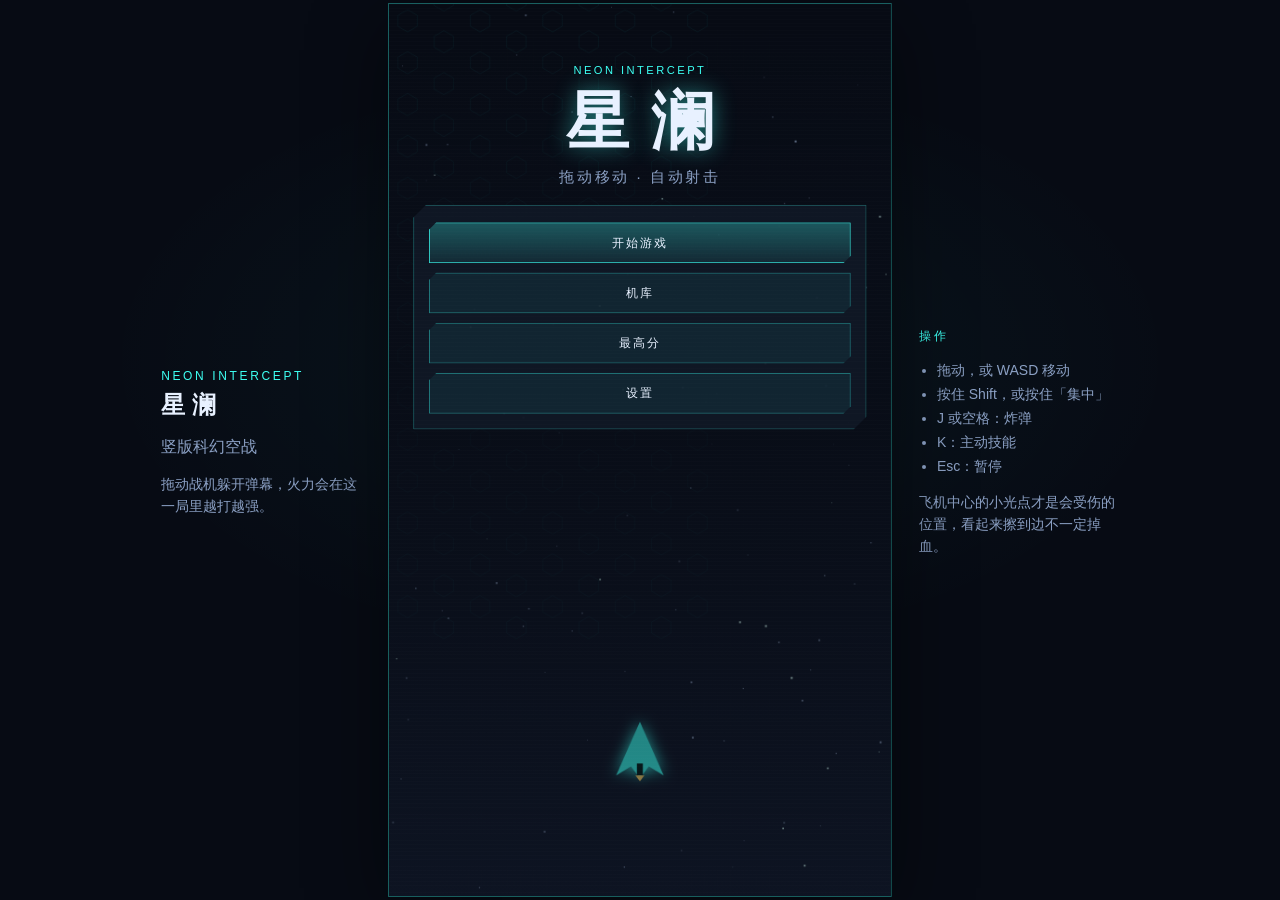
==== index.html @ 105a4729 "Publish the plane game so it can be opened from a link. Co-authored-by: Cursor <cursoragent@cursor.c" ====
<!DOCTYPE html>
<html lang="zh-CN">
<head>
<meta charset="UTF-8">
<meta name="viewport" content="width=device-width, initial-scale=1, maximum-scale=1, user-scalable=no">
<title>星澜：霓虹截击</title>
<link rel="stylesheet" href="css/style.css">
</head>
<body>
<div id="layout">
  <aside id="side-left" class="side">
    <div class="side-kicker">NEON INTERCEPT</div>
    <h2>星澜</h2>
    <p id="side-chapter">竖版科幻空战</p>
    <p class="side-note">拖动战机躲开弹幕，火力会在这一局里越打越强。</p>
  </aside>

  <div id="frame">
    <div id="stage">
      <canvas id="cv" width="540" height="960"></canvas>

      <div id="hud" class="hidden">
        <div class="hud-top">
          <button id="btn-pause" type="button">暂停</button>
          <div class="hud-mid">
            <div id="chapter-label">第 1 章</div>
            <div id="bossbox" class="hidden">
              <div id="bossname">Boss</div>
              <div class="segs" id="segs"><span></span><span></span><span></span></div>
            </div>
          </div>
          <div class="scorebox">
            <div id="score">0</div>
            <div id="combo"></div>
          </div>
        </div>
        <div class="hp-row">
          <div class="hp"><span id="hpbar"></span></div>
          <div id="shields"></div>
          <div id="lives"></div>
        </div>
        <div id="banner"></div>
        <div id="weapon-lv">火力 Lv.1</div>
        <div class="hud-bottom">
          <button id="btn-bomb" type="button">炸弹 <b id="bomb-count">1</b></button>
          <button id="btn-focus" type="button">集中</button>
          <button id="btn-skill" type="button"><span id="skill-name">技能</span><small id="skill-cd"></small></button>
        </div>
      </div>

      <section id="screen-menu" class="screen">
        <div class="titles">
          <div class="kicker">NEON INTERCEPT</div>
          <h1>星澜</h1>
          <p class="lead">拖动移动 · 自动射击</p>
        </div>
        <div class="panel menu-panel">
          <button id="go-start" class="primary" type="button">开始游戏</button>
          <button id="go-hangar" type="button">机库</button>
          <button id="go-scores" type="button">最高分</button>
          <button id="go-settings" type="button">设置</button>
        </div>
      </section>

      <section id="screen-mode" class="screen hidden">
        <div class="panel">
          <div class="kicker">选择模式</div>
          <button id="mode-campaign" class="mode-card" type="button">
            <strong>闯关</strong>
            <span>三章连打，每章一个大 Boss</span>
            <em id="mode-clear">进度 0/3</em>
          </button>
          <button id="mode-endless" class="mode-card" type="button">
            <strong>无尽</strong>
            <span>活得越久，分数越高</span>
            <em id="mode-best">最高分 0</em>
          </button>
          <button id="mode-back" class="ghost" type="button">返回</button>
        </div>
      </section>

      <section id="screen-hangar" class="screen hidden">
        <div class="panel hangar-panel">
          <div class="kicker">机库</div>
          <div class="hangar-nav">
            <button id="ship-prev" type="button">◀</button>
            <div>
              <h2 id="ship-name">游隼</h2>
              <p id="ship-lock" class="lock hidden">未解锁</p>
            </div>
            <button id="ship-next" type="button">▶</button>
          </div>
          <p id="ship-blurb"></p>
          <p id="ship-skill"></p>
          <p id="ship-unlock" class="hint"></p>
          <button id="ship-go" class="primary" type="button">出击</button>
          <button id="hangar-back" class="ghost" type="button">返回</button>
        </div>
      </section>

      <section id="screen-scores" class="screen hidden">
        <div class="panel">
          <div class="kicker">本机纪录</div>
          <h2>最高分</h2>
          <h3>闯关</h3>
          <ol id="list-campaign"></ol>
          <h3>无尽</h3>
          <ol id="list-endless"></ol>
          <button id="scores-back" class="ghost" type="button">返回</button>
        </div>
      </section>

      <section id="screen-settings" class="screen hidden">
        <div class="panel">
          <div class="kicker">设置</div>
          <button id="toggle-sound" type="button">音效：开</button>
          <button id="toggle-shake" type="button">震动：开</button>
          <p class="hint">纪录和设置保存在这台电脑的浏览器里。</p>
          <button id="settings-back" class="ghost" type="button">返回</button>
        </div>
      </section>

      <section id="screen-levelup" class="screen hidden">
        <div class="levelup-wrap">
          <div class="kicker">波次完成</div>
          <h2>选择强化</h2>
          <p class="hint">只在本局生效 · 键盘 1 / 2 / 3</p>
          <div id="cards"></div>
        </div>
      </section>

      <section id="screen-pause" class="screen hidden">
        <div class="panel">
          <div class="kicker">已暂停</div>
          <button id="resume" class="primary" type="button">继续</button>
          <button id="restart" type="button">重新开始</button>
          <button id="pause-menu" class="ghost" type="button">返回主菜单</button>
        </div>
      </section>

      <section id="screen-result" class="screen hidden">
        <div class="panel">
          <div class="kicker" id="result-kicker">结算</div>
          <h2 id="result-title">战斗结束</h2>
          <div id="result-score">0</div>
          <ul id="result-lines"></ul>
          <p id="result-extra" class="hint"></p>
          <button id="result-next" class="primary hidden" type="button">进入下一章</button>
          <button id="result-again" class="primary" type="button">再来一局</button>
          <button id="result-menu" class="ghost" type="button">返回主菜单</button>
        </div>
      </section>
    </div>
  </div>

  <aside id="side-right" class="side">
    <div class="side-kicker">操作</div>
    <ul class="helps">
      <li>拖动，或 WASD 移动</li>
      <li>按住 Shift，或按住「集中」</li>
      <li>J 或空格：炸弹</li>
      <li>K：主动技能</li>
      <li>Esc：暂停</li>
    </ul>
    <p class="side-note">飞机中心的小光点才是会受伤的位置，看起来擦到边不一定掉血。</p>
  </aside>
</div>
<script src="js/config.js"></script>
<script src="js/storage.js"></script>
<script src="js/audio.js"></script>
<script src="js/input.js"></script>
<script src="js/entities.js"></script>
<script src="js/player.js"></script>
<script src="js/upgrades.js"></script>
<script src="js/waves.js"></script>
<script src="js/bosses.js"></script>
<script src="js/render.js"></script>
<script src="js/game.js"></script>
</body>
</html>
---- css/style.css ----
:root {
  --bg: #070b14;
  --panel: rgba(16, 24, 38, 0.88);
  --cyan: #3dfff2;
  --cyan-dim: rgba(61, 255, 242, 0.35);
  --pink: #ff3d8a;
  --orange: #ff5a36;
  --gold: #ffd56a;
  --text: #e8f1ff;
  --muted: #8ba0c4;
  --cut: polygon(14px 0, 100% 0, 100% calc(100% - 14px), calc(100% - 14px) 100%, 0 100%, 0 14px);
  --cut-sm: polygon(8px 0, 100% 0, 100% calc(100% - 8px), calc(100% - 8px) 100%, 0 100%, 0 8px);
}

* { box-sizing: border-box; }
html, body {
  margin: 0;
  height: 100%;
  background: var(--bg);
  color: var(--text);
  font-family: Bahnschrift, "Segoe UI", "Microsoft YaHei", sans-serif;
  overflow: hidden;
  user-select: none;
}
button, input { font-family: inherit; }

#layout {
  min-height: 100%;
  display: flex;
  align-items: center;
  justify-content: center;
  gap: 28px;
  background:
    radial-gradient(900px 500px at 50% 40%, rgba(61, 255, 242, 0.05), transparent 60%),
    var(--bg);
}

.side {
  display: none;
  width: 200px;
  color: var(--muted);
}
#layout.wide .side { display: block; }
.side h2 {
  margin: 6px 0 8px;
  color: var(--text);
  letter-spacing: 0.28em;
  font-weight: 600;
}
.side-kicker, .kicker {
  color: var(--cyan);
  letter-spacing: 0.22em;
  font-size: 12px;
}
.side-note { line-height: 1.55; font-size: 14px; }
.helps { padding-left: 18px; line-height: 1.7; font-size: 14px; }

#frame {
  position: relative;
  flex: none;
}
#stage {
  width: 540px;
  height: 960px;
  position: absolute;
  left: 0;
  top: 0;
  overflow: hidden;
  background: #070b14;
  touch-action: none;
  box-shadow:
    0 0 0 1px rgba(61, 255, 242, 0.38),
    0 20px 80px rgba(0, 0, 0, 0.45);
  transform-origin: top left;
}
#stage.danger {
  box-shadow:
    inset 0 0 40px rgba(255, 90, 54, 0.28),
    0 0 0 1px rgba(255, 90, 54, 0.7);
}
#cv {
  width: 540px;
  height: 960px;
  display: block;
  touch-action: none;
}
#stage::after {
  content: "";
  pointer-events: none;
  position: absolute;
  inset: 0;
  background: repeating-linear-gradient(
    to bottom,
    rgba(255, 255, 255, 0.025),
    rgba(255, 255, 255, 0.025) 1px,
    transparent 1px,
    transparent 4px
  );
  opacity: 0.35;
}

.screen {
  position: absolute;
  inset: 0;
  display: flex;
  flex-direction: column;
  justify-content: center;
  padding: 28px 26px 36px;
  background: linear-gradient(180deg, rgba(7, 11, 20, 0.18), rgba(7, 11, 20, 0.72) 42%, rgba(7, 11, 20, 0.4));
}
.screen.hidden, .hidden { display: none !important; }

#screen-menu {
  justify-content: flex-start;
  padding-top: 64px;
}
.titles { text-align: center; margin-bottom: 18px; }
h1 {
  margin: 4px 0;
  font-size: 68px;
  letter-spacing: 0.34em;
  font-weight: 650;
  text-indent: 0.34em;
  text-shadow: 0 0 24px rgba(61, 255, 242, 0.45);
}
h2 { margin: 6px 0 10px; letter-spacing: 0.18em; font-weight: 600; }
h3 { margin: 14px 0 6px; color: var(--cyan); letter-spacing: 0.14em; font-size: 14px; }
.lead { margin: 0; color: var(--muted); letter-spacing: 0.18em; }
.hint { color: var(--muted); font-size: 13px; line-height: 1.5; }

.panel {
  background: var(--panel);
  border: 1px solid var(--cyan-dim);
  padding: 18px 16px 16px;
  clip-path: var(--cut);
}
.menu-panel, .panel { display: flex; flex-direction: column; gap: 10px; }

button {
  color: var(--text);
  background: rgba(61, 255, 242, 0.06);
  border: 1px solid rgba(61, 255, 242, 0.42);
  letter-spacing: 0.16em;
  padding: 12px 10px;
  cursor: pointer;
  clip-path: var(--cut-sm);
}
button:hover { background: rgba(61, 255, 242, 0.18); }
button:active { transform: translateY(1px); }
button:disabled { opacity: 0.4; cursor: default; }
button.primary {
  background: linear-gradient(180deg, rgba(61, 255, 242, 0.28), rgba(61, 255, 242, 0.08));
  border-color: rgba(61, 255, 242, 0.8);
}
button.ghost { background: transparent; color: var(--muted); }

.mode-card {
  text-align: left;
  padding: 16px 14px;
  display: flex;
  flex-direction: column;
  gap: 4px;
  letter-spacing: 0.04em;
}
.mode-card strong { letter-spacing: 0.2em; font-size: 20px; }
.mode-card span, .mode-card em { color: var(--muted); font-style: normal; font-size: 13px; letter-spacing: 0.06em; }

.hangar-nav {
  display: grid;
  grid-template-columns: 52px 1fr 52px;
  align-items: center;
  gap: 8px;
}
.hangar-nav h2 { text-align: center; margin: 0; }
.hangar-nav button { letter-spacing: 0; }
.lock { text-align: center; color: var(--orange); margin: 4px 0 0; letter-spacing: 0.2em; }
#ship-blurb, #ship-skill { margin: 0; line-height: 1.55; }
#ship-skill { color: var(--cyan); }

ol { margin: 0; padding-left: 22px; color: var(--text); }
ol li { margin: 4px 0; }
ol .empty { list-style: none; margin-left: -22px; color: var(--muted); }

#hud {
  position: absolute;
  inset: 0;
  pointer-events: none;
  z-index: 2;
}
#hud button { pointer-events: auto; }

.hud-top {
  position: absolute;
  top: 10px;
  left: 10px;
  right: 10px;
  display: grid;
  grid-template-columns: 74px 1fr 96px;
  gap: 8px;
  align-items: start;
}
#btn-pause {
  padding: 6px 0;
  letter-spacing: 0.12em;
  font-size: 13px;
}
.hud-mid { text-align: center; }
#chapter-label {
  letter-spacing: 0.12em;
  font-size: 14px;
  color: var(--text);
  text-shadow: 0 2px 8px #000;
}
.scorebox { text-align: right; }
#score {
  color: var(--gold);
  font-size: 20px;
  letter-spacing: 0.06em;
  text-shadow: 0 2px 8px #000;
}
#combo { color: var(--cyan); font-size: 12px; min-height: 16px; letter-spacing: 0.08em; }

.hp-row {
  position: absolute;
  top: 48px;
  left: 12px;
  right: 12px;
  display: flex;
  align-items: center;
  gap: 8px;
}
.hp {
  flex: 1;
  height: 8px;
  background: #172233;
  border: 1px solid rgba(61, 255, 242, 0.45);
}
.hp > span {
  display: block;
  height: 100%;
  width: 100%;
  background: linear-gradient(90deg, #1ad4c8, #d8fff9);
}
#shields, #lives { font-size: 12px; letter-spacing: 0.08em; color: var(--cyan); }

#bossbox { margin-top: 2px; }
#bossname {
  font-size: 13px;
  letter-spacing: 0.16em;
  color: #ffd2c8;
}
.segs {
  display: grid;
  grid-template-columns: 1fr 1fr 1fr;
  gap: 4px;
  margin-top: 4px;
}
.segs span {
  display: block;
  height: 7px;
  background: #2a1210;
  border: 1px solid rgba(255, 90, 54, 0.45);
  position: relative;
  overflow: hidden;
}
.segs span i {
  display: block;
  height: 100%;
  width: 0;
  background: linear-gradient(90deg, #ff5a36, #ffd56a);
}

#banner {
  position: absolute;
  top: 38%;
  left: 20px;
  right: 20px;
  text-align: center;
  font-size: 28px;
  letter-spacing: 0.24em;
  color: #fff;
  text-shadow: 0 0 16px rgba(61, 255, 242, 0.8);
  pointer-events: none;
  opacity: 0;
}

#weapon-lv {
  position: absolute;
  left: 0;
  right: 0;
  bottom: 74px;
  text-align: center;
  color: var(--muted);
  font-size: 12px;
  letter-spacing: 0.16em;
}

.hud-bottom {
  position: absolute;
  left: 12px;
  right: 12px;
  bottom: 12px;
  display: grid;
  grid-template-columns: 1fr 1fr 1fr;
  gap: 8px;
}
.hud-bottom button {
  height: 52px;
  letter-spacing: 0.12em;
  background: rgba(7, 11, 20, 0.72);
}
#btn-focus.held {
  background: rgba(61, 255, 242, 0.28);
  color: #041816;
}
#btn-skill { position: relative; }
#btn-skill small {
  display: block;
  color: var(--gold);
  letter-spacing: 0.08em;
  font-size: 11px;
}
#btn-skill.ready { box-shadow: 0 0 16px rgba(255, 61, 138, 0.45); border-color: var(--pink); }

.levelup-wrap { text-align: center; }
#cards { display: flex; flex-direction: column; gap: 8px; margin-top: 8px; }
.card {
  text-align: left;
  background: rgba(10, 16, 28, 0.92);
  padding: 12px 14px;
  letter-spacing: 0.04em;
}
.card .tag { font-size: 11px; letter-spacing: 0.16em; }
.card h3 { margin: 2px 0 4px; font-size: 18px; letter-spacing: 0.12em; }
.card p { margin: 0; color: var(--muted); font-size: 14px; letter-spacing: 0.02em; }
.card.common { border-color: rgba(61, 255, 242, 0.7); }
.card.common .tag { color: var(--cyan); }
.card.rare { border-color: rgba(255, 61, 138, 0.75); }
.card.rare .tag { color: var(--pink); }
.card.legend { border-color: rgba(255, 213, 106, 0.85); }
.card.legend .tag { color: var(--gold); }

#result-score {
  font-size: 48px;
  color: var(--gold);
  letter-spacing: 0.06em;
  text-shadow: 0 0 18px rgba(255, 213, 106, 0.35);
}
#result-lines {
  list-style: none;
  padding: 0;
  margin: 8px 0;
  color: var(--muted);
  line-height: 1.6;
}
#result-extra { color: var(--cyan); min-height: 1.2em; }
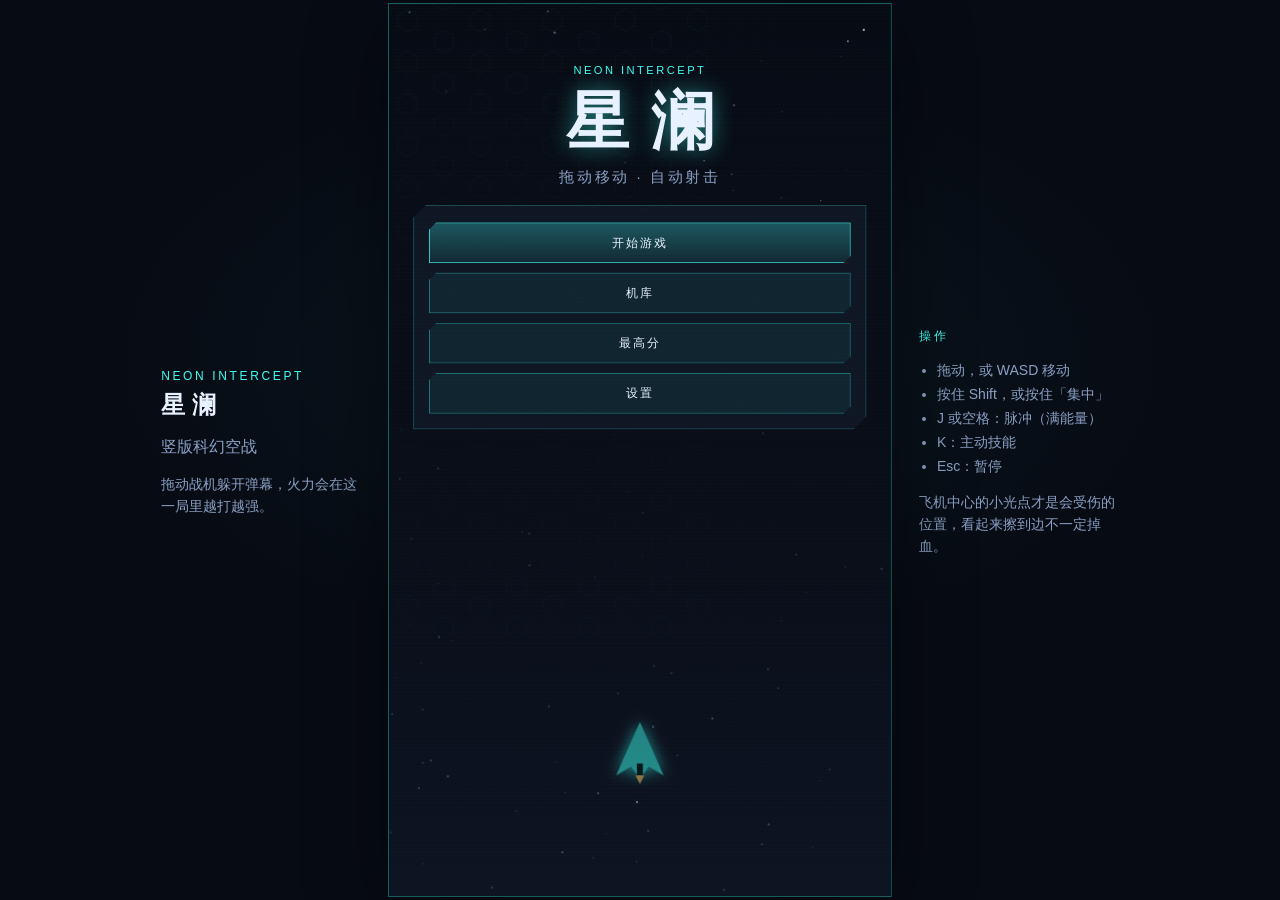
==== commit 692da470: "Open all ships, add wing types, speed up endless, replace bombs with pulse. Co-authored-by: Cursor <" ====
--- a/index.html
+++ b/index.html
@@ -42,7 +42,7 @@
         <div id="banner"></div>
         <div id="weapon-lv">火力 Lv.1</div>
         <div class="hud-bottom">
-          <button id="btn-bomb" type="button">炸弹 <b id="bomb-count">1</b></button>
+          <button id="btn-bomb" type="button">脉冲 <b id="bomb-count">35%</b><span id="pulse-bar"><i id="pulse-fill"></i></span></button>
           <button id="btn-focus" type="button">集中</button>
           <button id="btn-skill" type="button"><span id="skill-name">技能</span><small id="skill-cd"></small></button>
         </div>
@@ -158,7 +158,7 @@
     <ul class="helps">
       <li>拖动，或 WASD 移动</li>
       <li>按住 Shift，或按住「集中」</li>
-      <li>J 或空格：炸弹</li>
+      <li>J 或空格：脉冲（满能量）</li>
       <li>K：主动技能</li>
       <li>Esc：暂停</li>
     </ul>
--- a/css/style.css
+++ b/css/style.css
@@ -321,6 +321,30 @@
   font-size: 11px;
 }
 #btn-skill.ready { box-shadow: 0 0 16px rgba(255, 61, 138, 0.45); border-color: var(--pink); }
+#btn-bomb {
+  display: flex;
+  flex-direction: column;
+  align-items: center;
+  justify-content: center;
+  gap: 3px;
+}
+#btn-bomb.ready {
+  box-shadow: 0 0 16px rgba(255, 213, 106, 0.45);
+  border-color: var(--gold);
+}
+#pulse-bar {
+  display: block;
+  width: 86%;
+  height: 4px;
+  background: #172233;
+  overflow: hidden;
+}
+#pulse-fill {
+  display: block;
+  height: 100%;
+  width: 35%;
+  background: linear-gradient(90deg, #ffd56a, #fff4c2);
+}
 
 .levelup-wrap { text-align: center; }
 #cards { display: flex; flex-direction: column; gap: 8px; margin-top: 8px; }
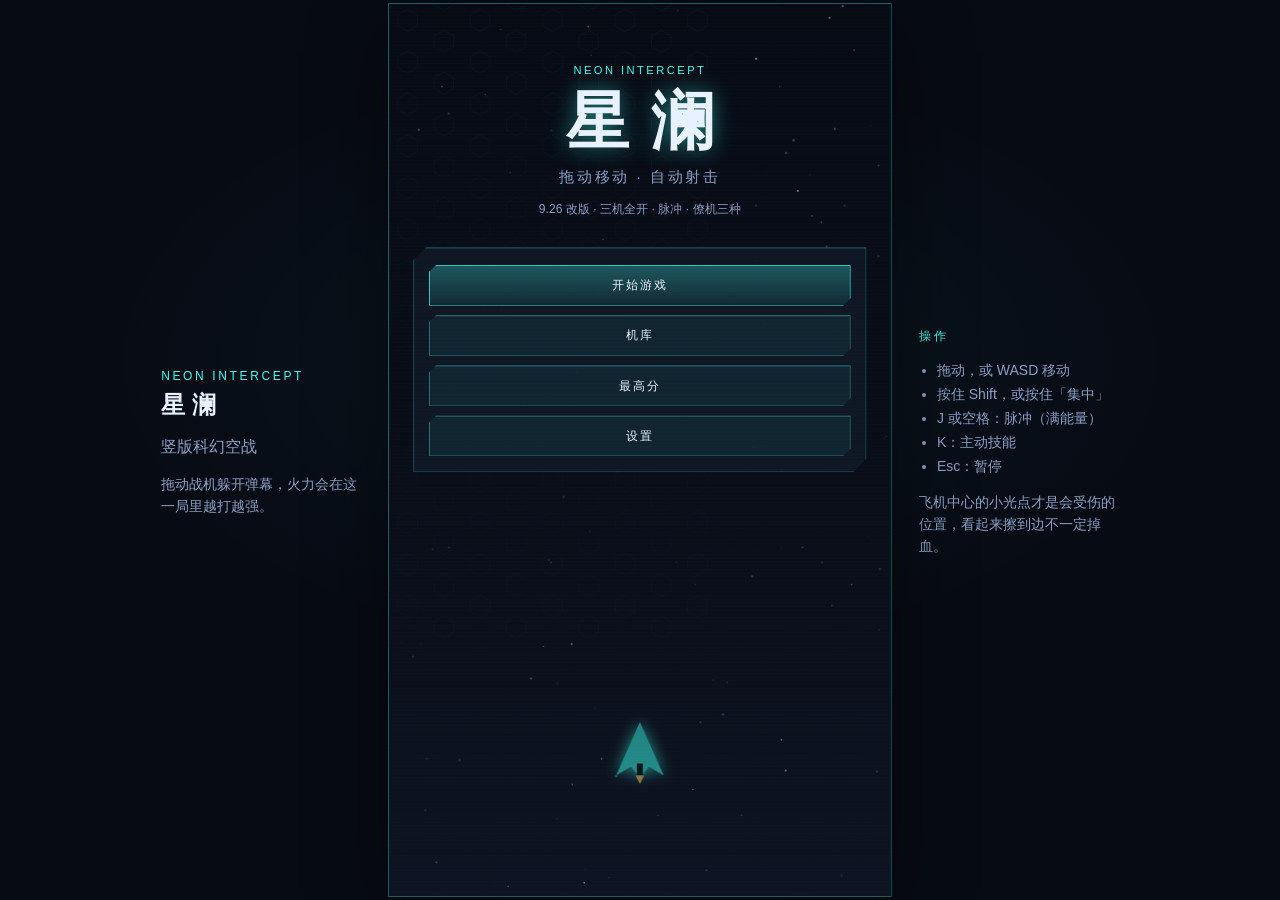
==== commit 8bc6f71f: "Force browsers to load the updated game files. Co-authored-by: Cursor <cursoragent@cursor.com>" ====
--- a/index.html
+++ b/index.html
@@ -4,7 +4,8 @@
 <meta charset="UTF-8">
 <meta name="viewport" content="width=device-width, initial-scale=1, maximum-scale=1, user-scalable=no">
 <title>星澜：霓虹截击</title>
-<link rel="stylesheet" href="css/style.css">
+<meta http-equiv="Cache-Control" content="no-cache, no-store, must-revalidate">
+<link rel="stylesheet" href="css/style.css?v=20260926b">
 </head>
 <body>
 <div id="layout">
@@ -53,6 +54,7 @@
           <div class="kicker">NEON INTERCEPT</div>
           <h1>星澜</h1>
           <p class="lead">拖动移动 · 自动射击</p>
+          <p class="hint">9.26 改版 · 三机全开 · 脉冲 · 僚机三种</p>
         </div>
         <div class="panel menu-panel">
           <button id="go-start" class="primary" type="button">开始游戏</button>
@@ -165,16 +167,16 @@
     <p class="side-note">飞机中心的小光点才是会受伤的位置，看起来擦到边不一定掉血。</p>
   </aside>
 </div>
-<script src="js/config.js"></script>
-<script src="js/storage.js"></script>
-<script src="js/audio.js"></script>
-<script src="js/input.js"></script>
-<script src="js/entities.js"></script>
-<script src="js/player.js"></script>
-<script src="js/upgrades.js"></script>
-<script src="js/waves.js"></script>
-<script src="js/bosses.js"></script>
-<script src="js/render.js"></script>
-<script src="js/game.js"></script>
+<script src="js/config.js?v=20260926b"></script>
+<script src="js/storage.js?v=20260926b"></script>
+<script src="js/audio.js?v=20260926b"></script>
+<script src="js/input.js?v=20260926b"></script>
+<script src="js/entities.js?v=20260926b"></script>
+<script src="js/player.js?v=20260926b"></script>
+<script src="js/upgrades.js?v=20260926b"></script>
+<script src="js/waves.js?v=20260926b"></script>
+<script src="js/bosses.js?v=20260926b"></script>
+<script src="js/render.js?v=20260926b"></script>
+<script src="js/game.js?v=20260926b"></script>
 </body>
 </html>
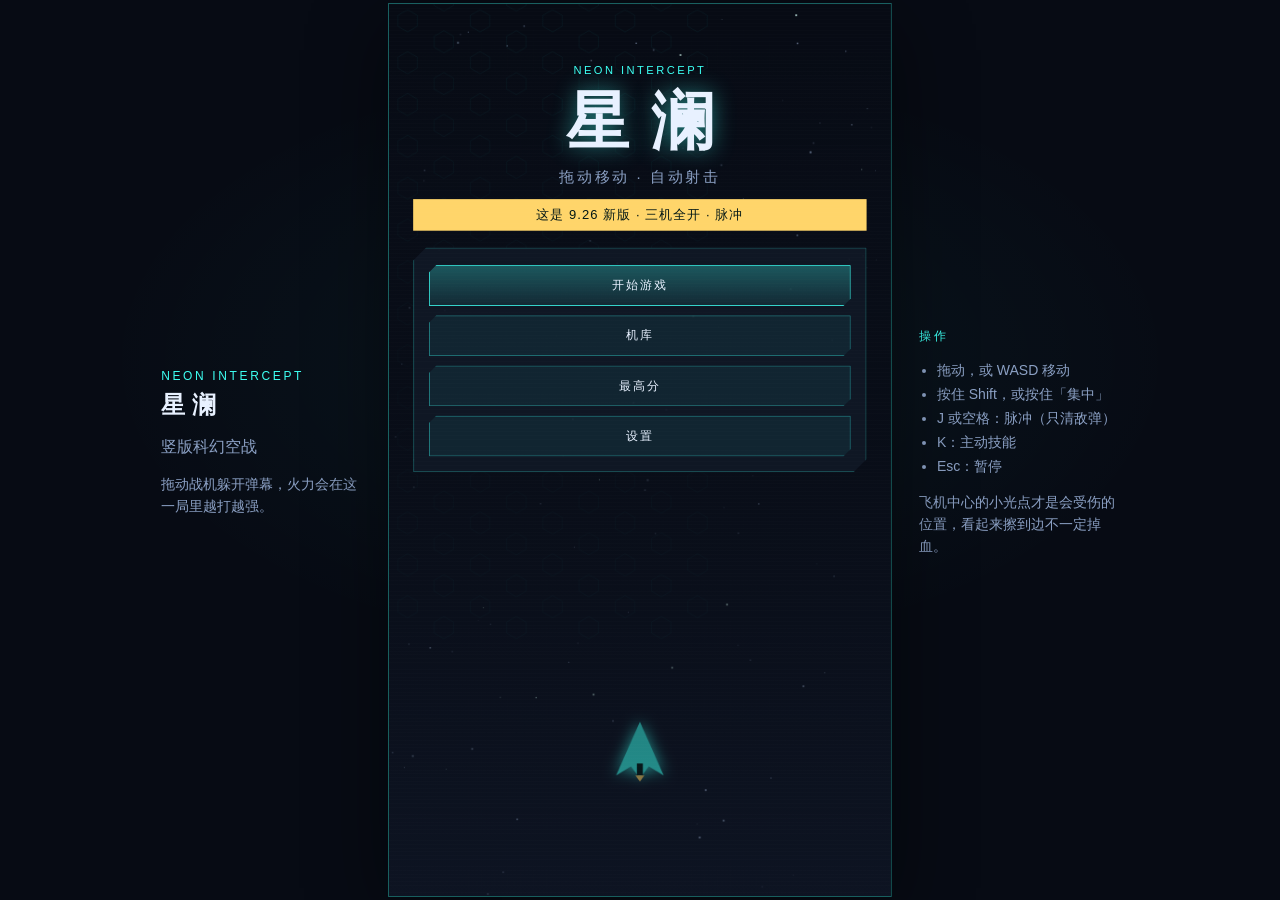
==== commit b271a1d7: "Publish updated plane shooter" ====
--- a/index.html
+++ b/index.html
@@ -1,182 +1,182 @@
-<!DOCTYPE html>
-<html lang="zh-CN">
-<head>
-<meta charset="UTF-8">
-<meta name="viewport" content="width=device-width, initial-scale=1, maximum-scale=1, user-scalable=no">
-<title>星澜：霓虹截击</title>
-<meta http-equiv="Cache-Control" content="no-cache, no-store, must-revalidate">
-<link rel="stylesheet" href="css/style.css?v=20260926b">
-</head>
-<body>
-<div id="layout">
-  <aside id="side-left" class="side">
-    <div class="side-kicker">NEON INTERCEPT</div>
-    <h2>星澜</h2>
-    <p id="side-chapter">竖版科幻空战</p>
-    <p class="side-note">拖动战机躲开弹幕，火力会在这一局里越打越强。</p>
-  </aside>
-
-  <div id="frame">
-    <div id="stage">
-      <canvas id="cv" width="540" height="960"></canvas>
-
-      <div id="hud" class="hidden">
-        <div class="hud-top">
-          <button id="btn-pause" type="button">暂停</button>
-          <div class="hud-mid">
-            <div id="chapter-label">第 1 章</div>
-            <div id="bossbox" class="hidden">
-              <div id="bossname">Boss</div>
-              <div class="segs" id="segs"><span></span><span></span><span></span></div>
-            </div>
-          </div>
-          <div class="scorebox">
-            <div id="score">0</div>
-            <div id="combo"></div>
-          </div>
-        </div>
-        <div class="hp-row">
-          <div class="hp"><span id="hpbar"></span></div>
-          <div id="shields"></div>
-          <div id="lives"></div>
-        </div>
-        <div id="banner"></div>
-        <div id="weapon-lv">火力 Lv.1</div>
-        <div class="hud-bottom">
-          <button id="btn-bomb" type="button">脉冲 <b id="bomb-count">35%</b><span id="pulse-bar"><i id="pulse-fill"></i></span></button>
-          <button id="btn-focus" type="button">集中</button>
-          <button id="btn-skill" type="button"><span id="skill-name">技能</span><small id="skill-cd"></small></button>
-        </div>
-      </div>
-
-      <section id="screen-menu" class="screen">
-        <div class="titles">
-          <div class="kicker">NEON INTERCEPT</div>
-          <h1>星澜</h1>
-          <p class="lead">拖动移动 · 自动射击</p>
-          <p class="hint">9.26 改版 · 三机全开 · 脉冲 · 僚机三种</p>
-        </div>
-        <div class="panel menu-panel">
-          <button id="go-start" class="primary" type="button">开始游戏</button>
-          <button id="go-hangar" type="button">机库</button>
-          <button id="go-scores" type="button">最高分</button>
-          <button id="go-settings" type="button">设置</button>
-        </div>
-      </section>
-
-      <section id="screen-mode" class="screen hidden">
-        <div class="panel">
-          <div class="kicker">选择模式</div>
-          <button id="mode-campaign" class="mode-card" type="button">
-            <strong>闯关</strong>
-            <span>三章连打，每章一个大 Boss</span>
-            <em id="mode-clear">进度 0/3</em>
-          </button>
-          <button id="mode-endless" class="mode-card" type="button">
-            <strong>无尽</strong>
-            <span>活得越久，分数越高</span>
-            <em id="mode-best">最高分 0</em>
-          </button>
-          <button id="mode-back" class="ghost" type="button">返回</button>
-        </div>
-      </section>
-
-      <section id="screen-hangar" class="screen hidden">
-        <div class="panel hangar-panel">
-          <div class="kicker">机库</div>
-          <div class="hangar-nav">
-            <button id="ship-prev" type="button">◀</button>
-            <div>
-              <h2 id="ship-name">游隼</h2>
-              <p id="ship-lock" class="lock hidden">未解锁</p>
-            </div>
-            <button id="ship-next" type="button">▶</button>
-          </div>
-          <p id="ship-blurb"></p>
-          <p id="ship-skill"></p>
-          <p id="ship-unlock" class="hint"></p>
-          <button id="ship-go" class="primary" type="button">出击</button>
-          <button id="hangar-back" class="ghost" type="button">返回</button>
-        </div>
-      </section>
-
-      <section id="screen-scores" class="screen hidden">
-        <div class="panel">
-          <div class="kicker">本机纪录</div>
-          <h2>最高分</h2>
-          <h3>闯关</h3>
-          <ol id="list-campaign"></ol>
-          <h3>无尽</h3>
-          <ol id="list-endless"></ol>
-          <button id="scores-back" class="ghost" type="button">返回</button>
-        </div>
-      </section>
-
-      <section id="screen-settings" class="screen hidden">
-        <div class="panel">
-          <div class="kicker">设置</div>
-          <button id="toggle-sound" type="button">音效：开</button>
-          <button id="toggle-shake" type="button">震动：开</button>
-          <p class="hint">纪录和设置保存在这台电脑的浏览器里。</p>
-          <button id="settings-back" class="ghost" type="button">返回</button>
-        </div>
-      </section>
-
-      <section id="screen-levelup" class="screen hidden">
-        <div class="levelup-wrap">
-          <div class="kicker">波次完成</div>
-          <h2>选择强化</h2>
-          <p class="hint">只在本局生效 · 键盘 1 / 2 / 3</p>
-          <div id="cards"></div>
-        </div>
-      </section>
-
-      <section id="screen-pause" class="screen hidden">
-        <div class="panel">
-          <div class="kicker">已暂停</div>
-          <button id="resume" class="primary" type="button">继续</button>
-          <button id="restart" type="button">重新开始</button>
-          <button id="pause-menu" class="ghost" type="button">返回主菜单</button>
-        </div>
-      </section>
-
-      <section id="screen-result" class="screen hidden">
-        <div class="panel">
-          <div class="kicker" id="result-kicker">结算</div>
-          <h2 id="result-title">战斗结束</h2>
-          <div id="result-score">0</div>
-          <ul id="result-lines"></ul>
-          <p id="result-extra" class="hint"></p>
-          <button id="result-next" class="primary hidden" type="button">进入下一章</button>
-          <button id="result-again" class="primary" type="button">再来一局</button>
-          <button id="result-menu" class="ghost" type="button">返回主菜单</button>
-        </div>
-      </section>
-    </div>
-  </div>
-
-  <aside id="side-right" class="side">
-    <div class="side-kicker">操作</div>
-    <ul class="helps">
-      <li>拖动，或 WASD 移动</li>
-      <li>按住 Shift，或按住「集中」</li>
-      <li>J 或空格：脉冲（满能量）</li>
-      <li>K：主动技能</li>
-      <li>Esc：暂停</li>
-    </ul>
-    <p class="side-note">飞机中心的小光点才是会受伤的位置，看起来擦到边不一定掉血。</p>
-  </aside>
-</div>
-<script src="js/config.js?v=20260926b"></script>
-<script src="js/storage.js?v=20260926b"></script>
-<script src="js/audio.js?v=20260926b"></script>
-<script src="js/input.js?v=20260926b"></script>
-<script src="js/entities.js?v=20260926b"></script>
-<script src="js/player.js?v=20260926b"></script>
-<script src="js/upgrades.js?v=20260926b"></script>
-<script src="js/waves.js?v=20260926b"></script>
-<script src="js/bosses.js?v=20260926b"></script>
-<script src="js/render.js?v=20260926b"></script>
-<script src="js/game.js?v=20260926b"></script>
-</body>
-</html>
+<!DOCTYPE html>
+<html lang="zh-CN">
+<head>
+<meta charset="UTF-8">
+<meta name="viewport" content="width=device-width, initial-scale=1, maximum-scale=1, user-scalable=no">
+<title>星澜：霓虹截击</title>
+<meta http-equiv="Cache-Control" content="no-cache, no-store, must-revalidate">
+<link rel="stylesheet" href="css/style.css?v=20260926e">
+</head>
+<body>
+<div id="layout">
+  <aside id="side-left" class="side">
+    <div class="side-kicker">NEON INTERCEPT</div>
+    <h2>星澜</h2>
+    <p id="side-chapter">竖版科幻空战</p>
+    <p class="side-note">拖动战机躲开弹幕，火力会在这一局里越打越强。</p>
+  </aside>
+
+  <div id="frame">
+    <div id="stage">
+      <canvas id="cv" width="540" height="960"></canvas>
+
+      <div id="hud" class="hidden">
+        <div class="hud-top">
+          <button id="btn-pause" type="button">暂停</button>
+          <div class="hud-mid">
+            <div id="chapter-label">第 1 章</div>
+            <div id="bossbox" class="hidden">
+              <div id="bossname">Boss</div>
+              <div class="segs" id="segs"><span></span><span></span><span></span></div>
+            </div>
+          </div>
+          <div class="scorebox">
+            <div id="score">0</div>
+            <div id="combo"></div>
+          </div>
+        </div>
+        <div class="hp-row">
+          <div class="hp"><span id="hpbar"></span></div>
+          <div id="shields"></div>
+          <div id="lives"></div>
+        </div>
+        <div id="banner"></div>
+        <div id="weapon-lv">火力 Lv.1</div>
+        <div class="hud-bottom">
+          <button id="btn-bomb" type="button">脉冲 <b id="bomb-count">35%</b><span id="pulse-bar"><i id="pulse-fill"></i></span></button>
+          <button id="btn-focus" type="button">集中</button>
+          <button id="btn-skill" type="button"><span id="skill-name">技能</span><small id="skill-cd"></small></button>
+        </div>
+      </div>
+
+      <section id="screen-menu" class="screen">
+        <div class="titles">
+          <div class="kicker">NEON INTERCEPT</div>
+          <h1>星澜</h1>
+          <p class="lead">拖动移动 · 自动射击</p>
+          <p class="ver-badge">这是 9.26 新版 · 三机全开 · 脉冲</p>
+        </div>
+        <div class="panel menu-panel">
+          <button id="go-start" class="primary" type="button">开始游戏</button>
+          <button id="go-hangar" type="button">机库</button>
+          <button id="go-scores" type="button">最高分</button>
+          <button id="go-settings" type="button">设置</button>
+        </div>
+      </section>
+
+      <section id="screen-mode" class="screen hidden">
+        <div class="panel">
+          <div class="kicker">选择模式</div>
+          <button id="mode-campaign" class="mode-card" type="button">
+            <strong>闯关</strong>
+            <span>三章连打，每章一个大 Boss</span>
+            <em id="mode-clear">进度 0/3</em>
+          </button>
+          <button id="mode-endless" class="mode-card" type="button">
+            <strong>无尽</strong>
+            <span>活得越久，分数越高</span>
+            <em id="mode-best">最高分 0</em>
+          </button>
+          <button id="mode-back" class="ghost" type="button">返回</button>
+        </div>
+      </section>
+
+      <section id="screen-hangar" class="screen hidden">
+        <div class="panel hangar-panel">
+          <div class="kicker">机库</div>
+          <div class="hangar-nav">
+            <button id="ship-prev" type="button">◀</button>
+            <div>
+              <h2 id="ship-name">游隼</h2>
+              <p id="ship-lock" class="lock hidden">未解锁</p>
+            </div>
+            <button id="ship-next" type="button">▶</button>
+          </div>
+          <p id="ship-blurb"></p>
+          <p id="ship-skill"></p>
+          <p id="ship-unlock" class="hint"></p>
+          <button id="ship-go" class="primary" type="button">出击</button>
+          <button id="hangar-back" class="ghost" type="button">返回</button>
+        </div>
+      </section>
+
+      <section id="screen-scores" class="screen hidden">
+        <div class="panel">
+          <div class="kicker">本机纪录</div>
+          <h2>最高分</h2>
+          <h3>闯关</h3>
+          <ol id="list-campaign"></ol>
+          <h3>无尽</h3>
+          <ol id="list-endless"></ol>
+          <button id="scores-back" class="ghost" type="button">返回</button>
+        </div>
+      </section>
+
+      <section id="screen-settings" class="screen hidden">
+        <div class="panel">
+          <div class="kicker">设置</div>
+          <button id="toggle-sound" type="button">音效：开</button>
+          <button id="toggle-shake" type="button">震动：开</button>
+          <p class="hint">纪录和设置保存在这台电脑的浏览器里。</p>
+          <button id="settings-back" class="ghost" type="button">返回</button>
+        </div>
+      </section>
+
+      <section id="screen-levelup" class="screen hidden">
+        <div class="levelup-wrap">
+          <div class="kicker">波次完成</div>
+          <h2>选择强化</h2>
+          <p class="hint">只在本局生效 · 键盘 1 / 2 / 3</p>
+          <div id="cards"></div>
+        </div>
+      </section>
+
+      <section id="screen-pause" class="screen hidden">
+        <div class="panel">
+          <div class="kicker">已暂停</div>
+          <button id="resume" class="primary" type="button">继续</button>
+          <button id="restart" type="button">重新开始</button>
+          <button id="pause-menu" class="ghost" type="button">返回主菜单</button>
+        </div>
+      </section>
+
+      <section id="screen-result" class="screen hidden">
+        <div class="panel">
+          <div class="kicker" id="result-kicker">结算</div>
+          <h2 id="result-title">战斗结束</h2>
+          <div id="result-score">0</div>
+          <ul id="result-lines"></ul>
+          <p id="result-extra" class="hint"></p>
+          <button id="result-next" class="primary hidden" type="button">进入下一章</button>
+          <button id="result-again" class="primary" type="button">再来一局</button>
+          <button id="result-menu" class="ghost" type="button">返回主菜单</button>
+        </div>
+      </section>
+    </div>
+  </div>
+
+  <aside id="side-right" class="side">
+    <div class="side-kicker">操作</div>
+    <ul class="helps">
+      <li>拖动，或 WASD 移动</li>
+      <li>按住 Shift，或按住「集中」</li>
+      <li>J 或空格：脉冲（只清敌弹）</li>
+      <li>K：主动技能</li>
+      <li>Esc：暂停</li>
+    </ul>
+    <p class="side-note">飞机中心的小光点才是会受伤的位置，看起来擦到边不一定掉血。</p>
+  </aside>
+</div>
+<script src="js/config.js?v=20260926e"></script>
+<script src="js/storage.js?v=20260926e"></script>
+<script src="js/audio.js?v=20260926e"></script>
+<script src="js/input.js?v=20260926e"></script>
+<script src="js/entities.js?v=20260926e"></script>
+<script src="js/player.js?v=20260926e"></script>
+<script src="js/upgrades.js?v=20260926e"></script>
+<script src="js/waves.js?v=20260926e"></script>
+<script src="js/bosses.js?v=20260926e"></script>
+<script src="js/render.js?v=20260926e"></script>
+<script src="js/game.js?v=20260926e"></script>
+</body>
+</html>
--- a/css/style.css
+++ b/css/style.css
@@ -126,6 +126,14 @@
 h2 { margin: 6px 0 10px; letter-spacing: 0.18em; font-weight: 600; }
 h3 { margin: 14px 0 6px; color: var(--cyan); letter-spacing: 0.14em; font-size: 14px; }
 .lead { margin: 0; color: var(--muted); letter-spacing: 0.18em; }
+.ver-badge {
+  margin: 12px 0 0;
+  padding: 8px 10px;
+  color: #041816;
+  background: #ffd56a;
+  letter-spacing: 0.08em;
+  font-size: 14px;
+}
 .hint { color: var(--muted); font-size: 13px; line-height: 1.5; }
 
 .panel {
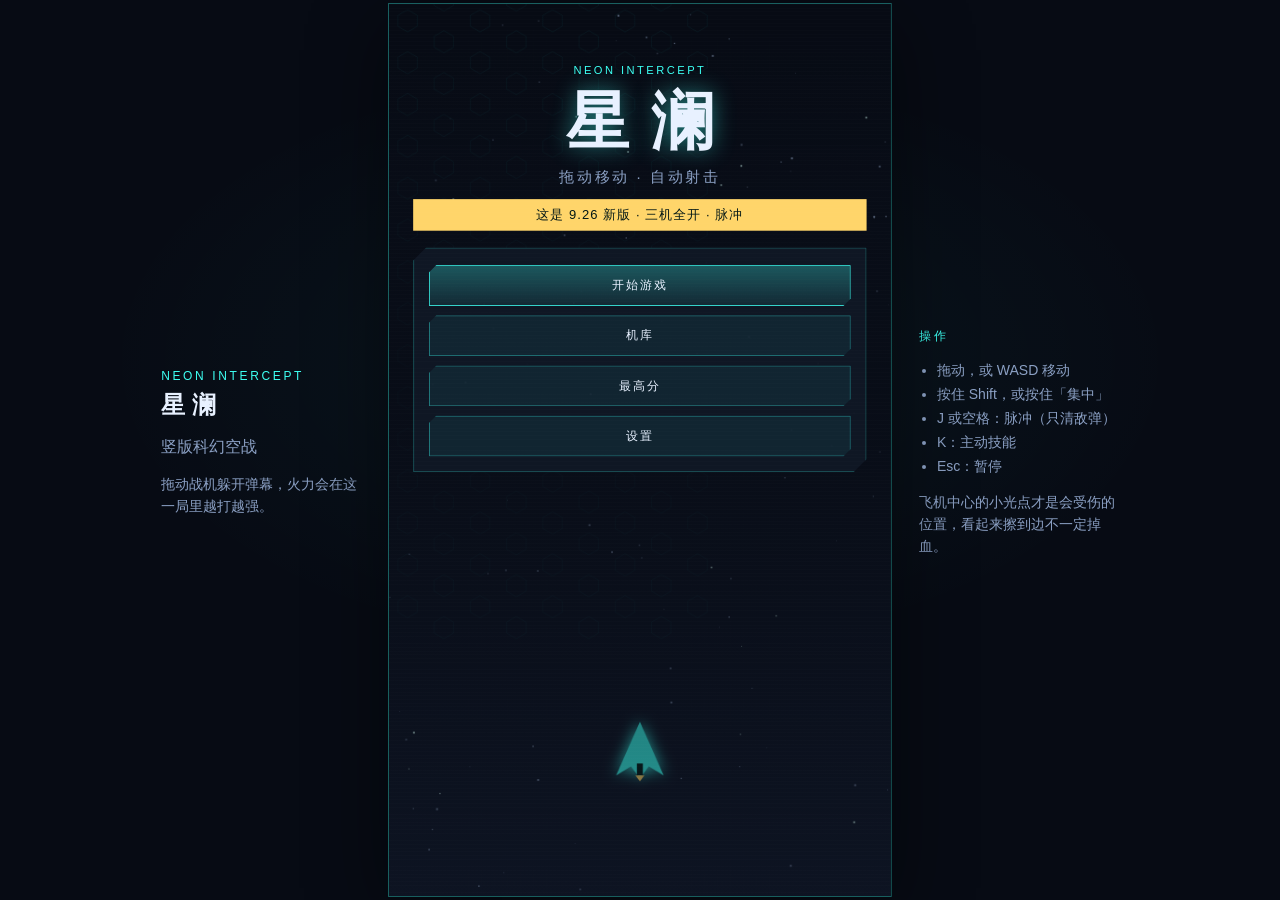
==== commit 1e05f3c6: "Softer first minute of endless" ====
--- a/index.html
+++ b/index.html
@@ -5,7 +5,7 @@
 <meta name="viewport" content="width=device-width, initial-scale=1, maximum-scale=1, user-scalable=no">
 <title>星澜：霓虹截击</title>
 <meta http-equiv="Cache-Control" content="no-cache, no-store, must-revalidate">
-<link rel="stylesheet" href="css/style.css?v=20260926e">
+<link rel="stylesheet" href="css/style.css?v=20260926f">
 </head>
 <body>
 <div id="layout">
@@ -167,16 +167,16 @@
     <p class="side-note">飞机中心的小光点才是会受伤的位置，看起来擦到边不一定掉血。</p>
   </aside>
 </div>
-<script src="js/config.js?v=20260926e"></script>
-<script src="js/storage.js?v=20260926e"></script>
-<script src="js/audio.js?v=20260926e"></script>
-<script src="js/input.js?v=20260926e"></script>
-<script src="js/entities.js?v=20260926e"></script>
-<script src="js/player.js?v=20260926e"></script>
-<script src="js/upgrades.js?v=20260926e"></script>
-<script src="js/waves.js?v=20260926e"></script>
-<script src="js/bosses.js?v=20260926e"></script>
-<script src="js/render.js?v=20260926e"></script>
-<script src="js/game.js?v=20260926e"></script>
+<script src="js/config.js?v=20260926f"></script>
+<script src="js/storage.js?v=20260926f"></script>
+<script src="js/audio.js?v=20260926f"></script>
+<script src="js/input.js?v=20260926f"></script>
+<script src="js/entities.js?v=20260926f"></script>
+<script src="js/player.js?v=20260926f"></script>
+<script src="js/upgrades.js?v=20260926f"></script>
+<script src="js/waves.js?v=20260926f"></script>
+<script src="js/bosses.js?v=20260926f"></script>
+<script src="js/render.js?v=20260926f"></script>
+<script src="js/game.js?v=20260926f"></script>
 </body>
 </html>
--- a/css/style.css
+++ b/css/style.css
@@ -1,388 +1,388 @@
-:root {
-  --bg: #070b14;
-  --panel: rgba(16, 24, 38, 0.88);
-  --cyan: #3dfff2;
-  --cyan-dim: rgba(61, 255, 242, 0.35);
-  --pink: #ff3d8a;
-  --orange: #ff5a36;
-  --gold: #ffd56a;
-  --text: #e8f1ff;
-  --muted: #8ba0c4;
-  --cut: polygon(14px 0, 100% 0, 100% calc(100% - 14px), calc(100% - 14px) 100%, 0 100%, 0 14px);
-  --cut-sm: polygon(8px 0, 100% 0, 100% calc(100% - 8px), calc(100% - 8px) 100%, 0 100%, 0 8px);
-}
-
-* { box-sizing: border-box; }
-html, body {
-  margin: 0;
-  height: 100%;
-  background: var(--bg);
-  color: var(--text);
-  font-family: Bahnschrift, "Segoe UI", "Microsoft YaHei", sans-serif;
-  overflow: hidden;
-  user-select: none;
-}
-button, input { font-family: inherit; }
-
-#layout {
-  min-height: 100%;
-  display: flex;
-  align-items: center;
-  justify-content: center;
-  gap: 28px;
-  background:
-    radial-gradient(900px 500px at 50% 40%, rgba(61, 255, 242, 0.05), transparent 60%),
-    var(--bg);
-}
-
-.side {
-  display: none;
-  width: 200px;
-  color: var(--muted);
-}
-#layout.wide .side { display: block; }
-.side h2 {
-  margin: 6px 0 8px;
-  color: var(--text);
-  letter-spacing: 0.28em;
-  font-weight: 600;
-}
-.side-kicker, .kicker {
-  color: var(--cyan);
-  letter-spacing: 0.22em;
-  font-size: 12px;
-}
-.side-note { line-height: 1.55; font-size: 14px; }
-.helps { padding-left: 18px; line-height: 1.7; font-size: 14px; }
-
-#frame {
-  position: relative;
-  flex: none;
-}
-#stage {
-  width: 540px;
-  height: 960px;
-  position: absolute;
-  left: 0;
-  top: 0;
-  overflow: hidden;
-  background: #070b14;
-  touch-action: none;
-  box-shadow:
-    0 0 0 1px rgba(61, 255, 242, 0.38),
-    0 20px 80px rgba(0, 0, 0, 0.45);
-  transform-origin: top left;
-}
-#stage.danger {
-  box-shadow:
-    inset 0 0 40px rgba(255, 90, 54, 0.28),
-    0 0 0 1px rgba(255, 90, 54, 0.7);
-}
-#cv {
-  width: 540px;
-  height: 960px;
-  display: block;
-  touch-action: none;
-}
-#stage::after {
-  content: "";
-  pointer-events: none;
-  position: absolute;
-  inset: 0;
-  background: repeating-linear-gradient(
-    to bottom,
-    rgba(255, 255, 255, 0.025),
-    rgba(255, 255, 255, 0.025) 1px,
-    transparent 1px,
-    transparent 4px
-  );
-  opacity: 0.35;
-}
-
-.screen {
-  position: absolute;
-  inset: 0;
-  display: flex;
-  flex-direction: column;
-  justify-content: center;
-  padding: 28px 26px 36px;
-  background: linear-gradient(180deg, rgba(7, 11, 20, 0.18), rgba(7, 11, 20, 0.72) 42%, rgba(7, 11, 20, 0.4));
-}
-.screen.hidden, .hidden { display: none !important; }
-
-#screen-menu {
-  justify-content: flex-start;
-  padding-top: 64px;
-}
-.titles { text-align: center; margin-bottom: 18px; }
-h1 {
-  margin: 4px 0;
-  font-size: 68px;
-  letter-spacing: 0.34em;
-  font-weight: 650;
-  text-indent: 0.34em;
-  text-shadow: 0 0 24px rgba(61, 255, 242, 0.45);
-}
-h2 { margin: 6px 0 10px; letter-spacing: 0.18em; font-weight: 600; }
-h3 { margin: 14px 0 6px; color: var(--cyan); letter-spacing: 0.14em; font-size: 14px; }
-.lead { margin: 0; color: var(--muted); letter-spacing: 0.18em; }
-.ver-badge {
-  margin: 12px 0 0;
-  padding: 8px 10px;
-  color: #041816;
-  background: #ffd56a;
-  letter-spacing: 0.08em;
-  font-size: 14px;
-}
-.hint { color: var(--muted); font-size: 13px; line-height: 1.5; }
-
-.panel {
-  background: var(--panel);
-  border: 1px solid var(--cyan-dim);
-  padding: 18px 16px 16px;
-  clip-path: var(--cut);
-}
-.menu-panel, .panel { display: flex; flex-direction: column; gap: 10px; }
-
-button {
-  color: var(--text);
-  background: rgba(61, 255, 242, 0.06);
-  border: 1px solid rgba(61, 255, 242, 0.42);
-  letter-spacing: 0.16em;
-  padding: 12px 10px;
-  cursor: pointer;
-  clip-path: var(--cut-sm);
-}
-button:hover { background: rgba(61, 255, 242, 0.18); }
-button:active { transform: translateY(1px); }
-button:disabled { opacity: 0.4; cursor: default; }
-button.primary {
-  background: linear-gradient(180deg, rgba(61, 255, 242, 0.28), rgba(61, 255, 242, 0.08));
-  border-color: rgba(61, 255, 242, 0.8);
-}
-button.ghost { background: transparent; color: var(--muted); }
-
-.mode-card {
-  text-align: left;
-  padding: 16px 14px;
-  display: flex;
-  flex-direction: column;
-  gap: 4px;
-  letter-spacing: 0.04em;
-}
-.mode-card strong { letter-spacing: 0.2em; font-size: 20px; }
-.mode-card span, .mode-card em { color: var(--muted); font-style: normal; font-size: 13px; letter-spacing: 0.06em; }
-
-.hangar-nav {
-  display: grid;
-  grid-template-columns: 52px 1fr 52px;
-  align-items: center;
-  gap: 8px;
-}
-.hangar-nav h2 { text-align: center; margin: 0; }
-.hangar-nav button { letter-spacing: 0; }
-.lock { text-align: center; color: var(--orange); margin: 4px 0 0; letter-spacing: 0.2em; }
-#ship-blurb, #ship-skill { margin: 0; line-height: 1.55; }
-#ship-skill { color: var(--cyan); }
-
-ol { margin: 0; padding-left: 22px; color: var(--text); }
-ol li { margin: 4px 0; }
-ol .empty { list-style: none; margin-left: -22px; color: var(--muted); }
-
-#hud {
-  position: absolute;
-  inset: 0;
-  pointer-events: none;
-  z-index: 2;
-}
-#hud button { pointer-events: auto; }
-
-.hud-top {
-  position: absolute;
-  top: 10px;
-  left: 10px;
-  right: 10px;
-  display: grid;
-  grid-template-columns: 74px 1fr 96px;
-  gap: 8px;
-  align-items: start;
-}
-#btn-pause {
-  padding: 6px 0;
-  letter-spacing: 0.12em;
-  font-size: 13px;
-}
-.hud-mid { text-align: center; }
-#chapter-label {
-  letter-spacing: 0.12em;
-  font-size: 14px;
-  color: var(--text);
-  text-shadow: 0 2px 8px #000;
-}
-.scorebox { text-align: right; }
-#score {
-  color: var(--gold);
-  font-size: 20px;
-  letter-spacing: 0.06em;
-  text-shadow: 0 2px 8px #000;
-}
-#combo { color: var(--cyan); font-size: 12px; min-height: 16px; letter-spacing: 0.08em; }
-
-.hp-row {
-  position: absolute;
-  top: 48px;
-  left: 12px;
-  right: 12px;
-  display: flex;
-  align-items: center;
-  gap: 8px;
-}
-.hp {
-  flex: 1;
-  height: 8px;
-  background: #172233;
-  border: 1px solid rgba(61, 255, 242, 0.45);
-}
-.hp > span {
-  display: block;
-  height: 100%;
-  width: 100%;
-  background: linear-gradient(90deg, #1ad4c8, #d8fff9);
-}
-#shields, #lives { font-size: 12px; letter-spacing: 0.08em; color: var(--cyan); }
-
-#bossbox { margin-top: 2px; }
-#bossname {
-  font-size: 13px;
-  letter-spacing: 0.16em;
-  color: #ffd2c8;
-}
-.segs {
-  display: grid;
-  grid-template-columns: 1fr 1fr 1fr;
-  gap: 4px;
-  margin-top: 4px;
-}
-.segs span {
-  display: block;
-  height: 7px;
-  background: #2a1210;
-  border: 1px solid rgba(255, 90, 54, 0.45);
-  position: relative;
-  overflow: hidden;
-}
-.segs span i {
-  display: block;
-  height: 100%;
-  width: 0;
-  background: linear-gradient(90deg, #ff5a36, #ffd56a);
-}
-
-#banner {
-  position: absolute;
-  top: 38%;
-  left: 20px;
-  right: 20px;
-  text-align: center;
-  font-size: 28px;
-  letter-spacing: 0.24em;
-  color: #fff;
-  text-shadow: 0 0 16px rgba(61, 255, 242, 0.8);
-  pointer-events: none;
-  opacity: 0;
-}
-
-#weapon-lv {
-  position: absolute;
-  left: 0;
-  right: 0;
-  bottom: 74px;
-  text-align: center;
-  color: var(--muted);
-  font-size: 12px;
-  letter-spacing: 0.16em;
-}
-
-.hud-bottom {
-  position: absolute;
-  left: 12px;
-  right: 12px;
-  bottom: 12px;
-  display: grid;
-  grid-template-columns: 1fr 1fr 1fr;
-  gap: 8px;
-}
-.hud-bottom button {
-  height: 52px;
-  letter-spacing: 0.12em;
-  background: rgba(7, 11, 20, 0.72);
-}
-#btn-focus.held {
-  background: rgba(61, 255, 242, 0.28);
-  color: #041816;
-}
-#btn-skill { position: relative; }
-#btn-skill small {
-  display: block;
-  color: var(--gold);
-  letter-spacing: 0.08em;
-  font-size: 11px;
-}
-#btn-skill.ready { box-shadow: 0 0 16px rgba(255, 61, 138, 0.45); border-color: var(--pink); }
-#btn-bomb {
-  display: flex;
-  flex-direction: column;
-  align-items: center;
-  justify-content: center;
-  gap: 3px;
-}
-#btn-bomb.ready {
-  box-shadow: 0 0 16px rgba(255, 213, 106, 0.45);
-  border-color: var(--gold);
-}
-#pulse-bar {
-  display: block;
-  width: 86%;
-  height: 4px;
-  background: #172233;
-  overflow: hidden;
-}
-#pulse-fill {
-  display: block;
-  height: 100%;
-  width: 35%;
-  background: linear-gradient(90deg, #ffd56a, #fff4c2);
-}
-
-.levelup-wrap { text-align: center; }
-#cards { display: flex; flex-direction: column; gap: 8px; margin-top: 8px; }
-.card {
-  text-align: left;
-  background: rgba(10, 16, 28, 0.92);
-  padding: 12px 14px;
-  letter-spacing: 0.04em;
-}
-.card .tag { font-size: 11px; letter-spacing: 0.16em; }
-.card h3 { margin: 2px 0 4px; font-size: 18px; letter-spacing: 0.12em; }
-.card p { margin: 0; color: var(--muted); font-size: 14px; letter-spacing: 0.02em; }
-.card.common { border-color: rgba(61, 255, 242, 0.7); }
-.card.common .tag { color: var(--cyan); }
-.card.rare { border-color: rgba(255, 61, 138, 0.75); }
-.card.rare .tag { color: var(--pink); }
-.card.legend { border-color: rgba(255, 213, 106, 0.85); }
-.card.legend .tag { color: var(--gold); }
-
-#result-score {
-  font-size: 48px;
-  color: var(--gold);
-  letter-spacing: 0.06em;
-  text-shadow: 0 0 18px rgba(255, 213, 106, 0.35);
-}
-#result-lines {
-  list-style: none;
-  padding: 0;
-  margin: 8px 0;
-  color: var(--muted);
-  line-height: 1.6;
-}
-#result-extra { color: var(--cyan); min-height: 1.2em; }
+:root {
+  --bg: #070b14;
+  --panel: rgba(16, 24, 38, 0.88);
+  --cyan: #3dfff2;
+  --cyan-dim: rgba(61, 255, 242, 0.35);
+  --pink: #ff3d8a;
+  --orange: #ff5a36;
+  --gold: #ffd56a;
+  --text: #e8f1ff;
+  --muted: #8ba0c4;
+  --cut: polygon(14px 0, 100% 0, 100% calc(100% - 14px), calc(100% - 14px) 100%, 0 100%, 0 14px);
+  --cut-sm: polygon(8px 0, 100% 0, 100% calc(100% - 8px), calc(100% - 8px) 100%, 0 100%, 0 8px);
+}
+
+* { box-sizing: border-box; }
+html, body {
+  margin: 0;
+  height: 100%;
+  background: var(--bg);
+  color: var(--text);
+  font-family: Bahnschrift, "Segoe UI", "Microsoft YaHei", sans-serif;
+  overflow: hidden;
+  user-select: none;
+}
+button, input { font-family: inherit; }
+
+#layout {
+  min-height: 100%;
+  display: flex;
+  align-items: center;
+  justify-content: center;
+  gap: 28px;
+  background:
+    radial-gradient(900px 500px at 50% 40%, rgba(61, 255, 242, 0.05), transparent 60%),
+    var(--bg);
+}
+
+.side {
+  display: none;
+  width: 200px;
+  color: var(--muted);
+}
+#layout.wide .side { display: block; }
+.side h2 {
+  margin: 6px 0 8px;
+  color: var(--text);
+  letter-spacing: 0.28em;
+  font-weight: 600;
+}
+.side-kicker, .kicker {
+  color: var(--cyan);
+  letter-spacing: 0.22em;
+  font-size: 12px;
+}
+.side-note { line-height: 1.55; font-size: 14px; }
+.helps { padding-left: 18px; line-height: 1.7; font-size: 14px; }
+
+#frame {
+  position: relative;
+  flex: none;
+}
+#stage {
+  width: 540px;
+  height: 960px;
+  position: absolute;
+  left: 0;
+  top: 0;
+  overflow: hidden;
+  background: #070b14;
+  touch-action: none;
+  box-shadow:
+    0 0 0 1px rgba(61, 255, 242, 0.38),
+    0 20px 80px rgba(0, 0, 0, 0.45);
+  transform-origin: top left;
+}
+#stage.danger {
+  box-shadow:
+    inset 0 0 40px rgba(255, 90, 54, 0.28),
+    0 0 0 1px rgba(255, 90, 54, 0.7);
+}
+#cv {
+  width: 540px;
+  height: 960px;
+  display: block;
+  touch-action: none;
+}
+#stage::after {
+  content: "";
+  pointer-events: none;
+  position: absolute;
+  inset: 0;
+  background: repeating-linear-gradient(
+    to bottom,
+    rgba(255, 255, 255, 0.025),
+    rgba(255, 255, 255, 0.025) 1px,
+    transparent 1px,
+    transparent 4px
+  );
+  opacity: 0.35;
+}
+
+.screen {
+  position: absolute;
+  inset: 0;
+  display: flex;
+  flex-direction: column;
+  justify-content: center;
+  padding: 28px 26px 36px;
+  background: linear-gradient(180deg, rgba(7, 11, 20, 0.18), rgba(7, 11, 20, 0.72) 42%, rgba(7, 11, 20, 0.4));
+}
+.screen.hidden, .hidden { display: none !important; }
+
+#screen-menu {
+  justify-content: flex-start;
+  padding-top: 64px;
+}
+.titles { text-align: center; margin-bottom: 18px; }
+h1 {
+  margin: 4px 0;
+  font-size: 68px;
+  letter-spacing: 0.34em;
+  font-weight: 650;
+  text-indent: 0.34em;
+  text-shadow: 0 0 24px rgba(61, 255, 242, 0.45);
+}
+h2 { margin: 6px 0 10px; letter-spacing: 0.18em; font-weight: 600; }
+h3 { margin: 14px 0 6px; color: var(--cyan); letter-spacing: 0.14em; font-size: 14px; }
+.lead { margin: 0; color: var(--muted); letter-spacing: 0.18em; }
+.ver-badge {
+  margin: 12px 0 0;
+  padding: 8px 10px;
+  color: #041816;
+  background: #ffd56a;
+  letter-spacing: 0.08em;
+  font-size: 14px;
+}
+.hint { color: var(--muted); font-size: 13px; line-height: 1.5; }
+
+.panel {
+  background: var(--panel);
+  border: 1px solid var(--cyan-dim);
+  padding: 18px 16px 16px;
+  clip-path: var(--cut);
+}
+.menu-panel, .panel { display: flex; flex-direction: column; gap: 10px; }
+
+button {
+  color: var(--text);
+  background: rgba(61, 255, 242, 0.06);
+  border: 1px solid rgba(61, 255, 242, 0.42);
+  letter-spacing: 0.16em;
+  padding: 12px 10px;
+  cursor: pointer;
+  clip-path: var(--cut-sm);
+}
+button:hover { background: rgba(61, 255, 242, 0.18); }
+button:active { transform: translateY(1px); }
+button:disabled { opacity: 0.4; cursor: default; }
+button.primary {
+  background: linear-gradient(180deg, rgba(61, 255, 242, 0.28), rgba(61, 255, 242, 0.08));
+  border-color: rgba(61, 255, 242, 0.8);
+}
+button.ghost { background: transparent; color: var(--muted); }
+
+.mode-card {
+  text-align: left;
+  padding: 16px 14px;
+  display: flex;
+  flex-direction: column;
+  gap: 4px;
+  letter-spacing: 0.04em;
+}
+.mode-card strong { letter-spacing: 0.2em; font-size: 20px; }
+.mode-card span, .mode-card em { color: var(--muted); font-style: normal; font-size: 13px; letter-spacing: 0.06em; }
+
+.hangar-nav {
+  display: grid;
+  grid-template-columns: 52px 1fr 52px;
+  align-items: center;
+  gap: 8px;
+}
+.hangar-nav h2 { text-align: center; margin: 0; }
+.hangar-nav button { letter-spacing: 0; }
+.lock { text-align: center; color: var(--orange); margin: 4px 0 0; letter-spacing: 0.2em; }
+#ship-blurb, #ship-skill { margin: 0; line-height: 1.55; }
+#ship-skill { color: var(--cyan); }
+
+ol { margin: 0; padding-left: 22px; color: var(--text); }
+ol li { margin: 4px 0; }
+ol .empty { list-style: none; margin-left: -22px; color: var(--muted); }
+
+#hud {
+  position: absolute;
+  inset: 0;
+  pointer-events: none;
+  z-index: 2;
+}
+#hud button { pointer-events: auto; }
+
+.hud-top {
+  position: absolute;
+  top: 10px;
+  left: 10px;
+  right: 10px;
+  display: grid;
+  grid-template-columns: 74px 1fr 96px;
+  gap: 8px;
+  align-items: start;
+}
+#btn-pause {
+  padding: 6px 0;
+  letter-spacing: 0.12em;
+  font-size: 13px;
+}
+.hud-mid { text-align: center; }
+#chapter-label {
+  letter-spacing: 0.12em;
+  font-size: 14px;
+  color: var(--text);
+  text-shadow: 0 2px 8px #000;
+}
+.scorebox { text-align: right; }
+#score {
+  color: var(--gold);
+  font-size: 20px;
+  letter-spacing: 0.06em;
+  text-shadow: 0 2px 8px #000;
+}
+#combo { color: var(--cyan); font-size: 12px; min-height: 16px; letter-spacing: 0.08em; }
+
+.hp-row {
+  position: absolute;
+  top: 48px;
+  left: 12px;
+  right: 12px;
+  display: flex;
+  align-items: center;
+  gap: 8px;
+}
+.hp {
+  flex: 1;
+  height: 8px;
+  background: #172233;
+  border: 1px solid rgba(61, 255, 242, 0.45);
+}
+.hp > span {
+  display: block;
+  height: 100%;
+  width: 100%;
+  background: linear-gradient(90deg, #1ad4c8, #d8fff9);
+}
+#shields, #lives { font-size: 12px; letter-spacing: 0.08em; color: var(--cyan); }
+
+#bossbox { margin-top: 2px; }
+#bossname {
+  font-size: 13px;
+  letter-spacing: 0.16em;
+  color: #ffd2c8;
+}
+.segs {
+  display: grid;
+  grid-template-columns: 1fr 1fr 1fr;
+  gap: 4px;
+  margin-top: 4px;
+}
+.segs span {
+  display: block;
+  height: 7px;
+  background: #2a1210;
+  border: 1px solid rgba(255, 90, 54, 0.45);
+  position: relative;
+  overflow: hidden;
+}
+.segs span i {
+  display: block;
+  height: 100%;
+  width: 0;
+  background: linear-gradient(90deg, #ff5a36, #ffd56a);
+}
+
+#banner {
+  position: absolute;
+  top: 38%;
+  left: 20px;
+  right: 20px;
+  text-align: center;
+  font-size: 28px;
+  letter-spacing: 0.24em;
+  color: #fff;
+  text-shadow: 0 0 16px rgba(61, 255, 242, 0.8);
+  pointer-events: none;
+  opacity: 0;
+}
+
+#weapon-lv {
+  position: absolute;
+  left: 0;
+  right: 0;
+  bottom: 74px;
+  text-align: center;
+  color: var(--muted);
+  font-size: 12px;
+  letter-spacing: 0.16em;
+}
+
+.hud-bottom {
+  position: absolute;
+  left: 12px;
+  right: 12px;
+  bottom: 12px;
+  display: grid;
+  grid-template-columns: 1fr 1fr 1fr;
+  gap: 8px;
+}
+.hud-bottom button {
+  height: 52px;
+  letter-spacing: 0.12em;
+  background: rgba(7, 11, 20, 0.72);
+}
+#btn-focus.held {
+  background: rgba(61, 255, 242, 0.28);
+  color: #041816;
+}
+#btn-skill { position: relative; }
+#btn-skill small {
+  display: block;
+  color: var(--gold);
+  letter-spacing: 0.08em;
+  font-size: 11px;
+}
+#btn-skill.ready { box-shadow: 0 0 16px rgba(255, 61, 138, 0.45); border-color: var(--pink); }
+#btn-bomb {
+  display: flex;
+  flex-direction: column;
+  align-items: center;
+  justify-content: center;
+  gap: 3px;
+}
+#btn-bomb.ready {
+  box-shadow: 0 0 16px rgba(255, 213, 106, 0.45);
+  border-color: var(--gold);
+}
+#pulse-bar {
+  display: block;
+  width: 86%;
+  height: 4px;
+  background: #172233;
+  overflow: hidden;
+}
+#pulse-fill {
+  display: block;
+  height: 100%;
+  width: 35%;
+  background: linear-gradient(90deg, #ffd56a, #fff4c2);
+}
+
+.levelup-wrap { text-align: center; }
+#cards { display: flex; flex-direction: column; gap: 8px; margin-top: 8px; }
+.card {
+  text-align: left;
+  background: rgba(10, 16, 28, 0.92);
+  padding: 12px 14px;
+  letter-spacing: 0.04em;
+}
+.card .tag { font-size: 11px; letter-spacing: 0.16em; }
+.card h3 { margin: 2px 0 4px; font-size: 18px; letter-spacing: 0.12em; }
+.card p { margin: 0; color: var(--muted); font-size: 14px; letter-spacing: 0.02em; }
+.card.common { border-color: rgba(61, 255, 242, 0.7); }
+.card.common .tag { color: var(--cyan); }
+.card.rare { border-color: rgba(255, 61, 138, 0.75); }
+.card.rare .tag { color: var(--pink); }
+.card.legend { border-color: rgba(255, 213, 106, 0.85); }
+.card.legend .tag { color: var(--gold); }
+
+#result-score {
+  font-size: 48px;
+  color: var(--gold);
+  letter-spacing: 0.06em;
+  text-shadow: 0 0 18px rgba(255, 213, 106, 0.35);
+}
+#result-lines {
+  list-style: none;
+  padding: 0;
+  margin: 8px 0;
+  color: var(--muted);
+  line-height: 1.6;
+}
+#result-extra { color: var(--cyan); min-height: 1.2em; }
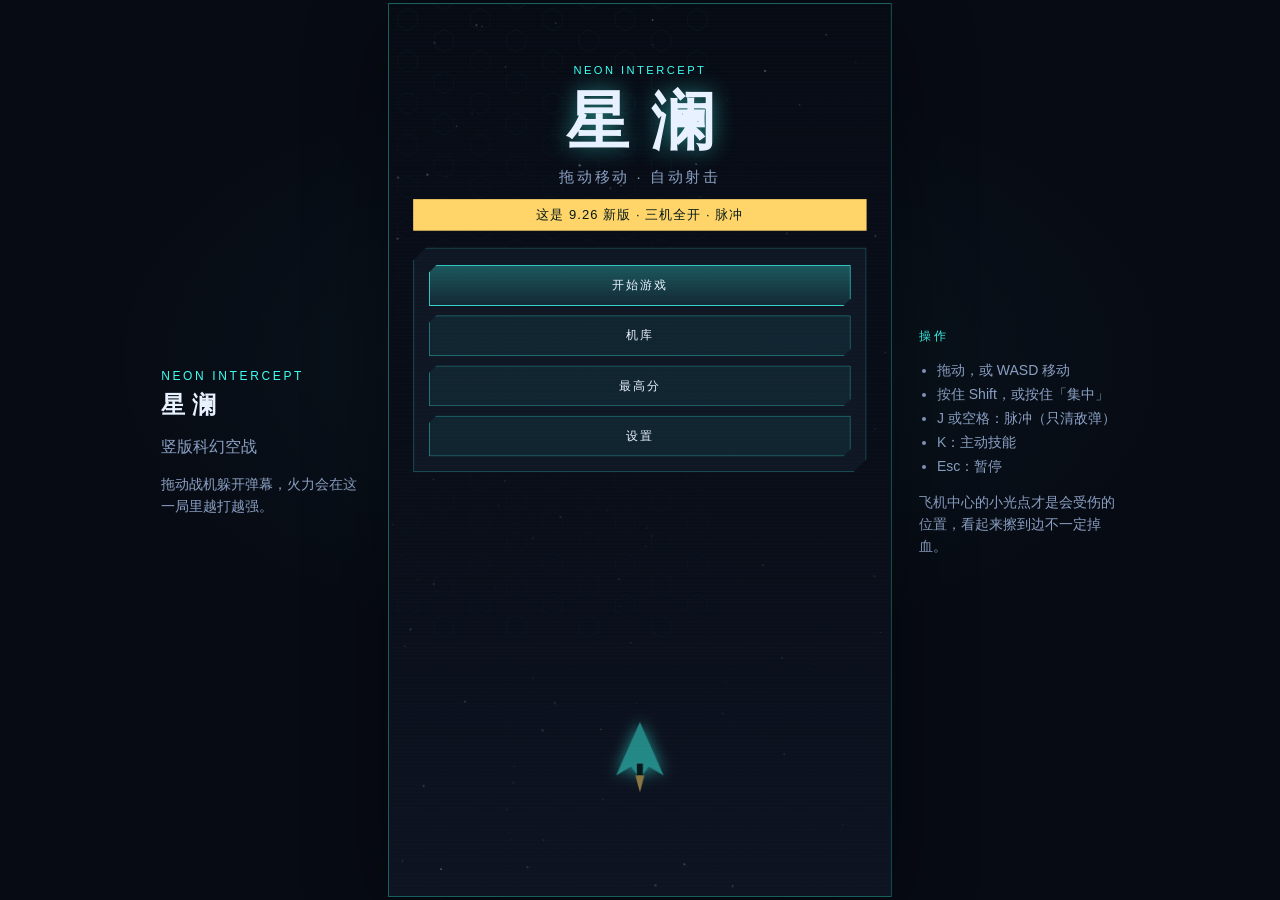
==== commit a813c563: "Slow enemies and thinner first-minute HP" ====
--- a/index.html
+++ b/index.html
@@ -5,7 +5,7 @@
 <meta name="viewport" content="width=device-width, initial-scale=1, maximum-scale=1, user-scalable=no">
 <title>星澜：霓虹截击</title>
 <meta http-equiv="Cache-Control" content="no-cache, no-store, must-revalidate">
-<link rel="stylesheet" href="css/style.css?v=20260926f">
+<link rel="stylesheet" href="css/style.css?v=20260926g">
 </head>
 <body>
 <div id="layout">
@@ -167,16 +167,16 @@
     <p class="side-note">飞机中心的小光点才是会受伤的位置，看起来擦到边不一定掉血。</p>
   </aside>
 </div>
-<script src="js/config.js?v=20260926f"></script>
-<script src="js/storage.js?v=20260926f"></script>
-<script src="js/audio.js?v=20260926f"></script>
-<script src="js/input.js?v=20260926f"></script>
-<script src="js/entities.js?v=20260926f"></script>
-<script src="js/player.js?v=20260926f"></script>
-<script src="js/upgrades.js?v=20260926f"></script>
-<script src="js/waves.js?v=20260926f"></script>
-<script src="js/bosses.js?v=20260926f"></script>
-<script src="js/render.js?v=20260926f"></script>
-<script src="js/game.js?v=20260926f"></script>
+<script src="js/config.js?v=20260926g"></script>
+<script src="js/storage.js?v=20260926g"></script>
+<script src="js/audio.js?v=20260926g"></script>
+<script src="js/input.js?v=20260926g"></script>
+<script src="js/entities.js?v=20260926g"></script>
+<script src="js/player.js?v=20260926g"></script>
+<script src="js/upgrades.js?v=20260926g"></script>
+<script src="js/waves.js?v=20260926g"></script>
+<script src="js/bosses.js?v=20260926g"></script>
+<script src="js/render.js?v=20260926g"></script>
+<script src="js/game.js?v=20260926g"></script>
 </body>
 </html>
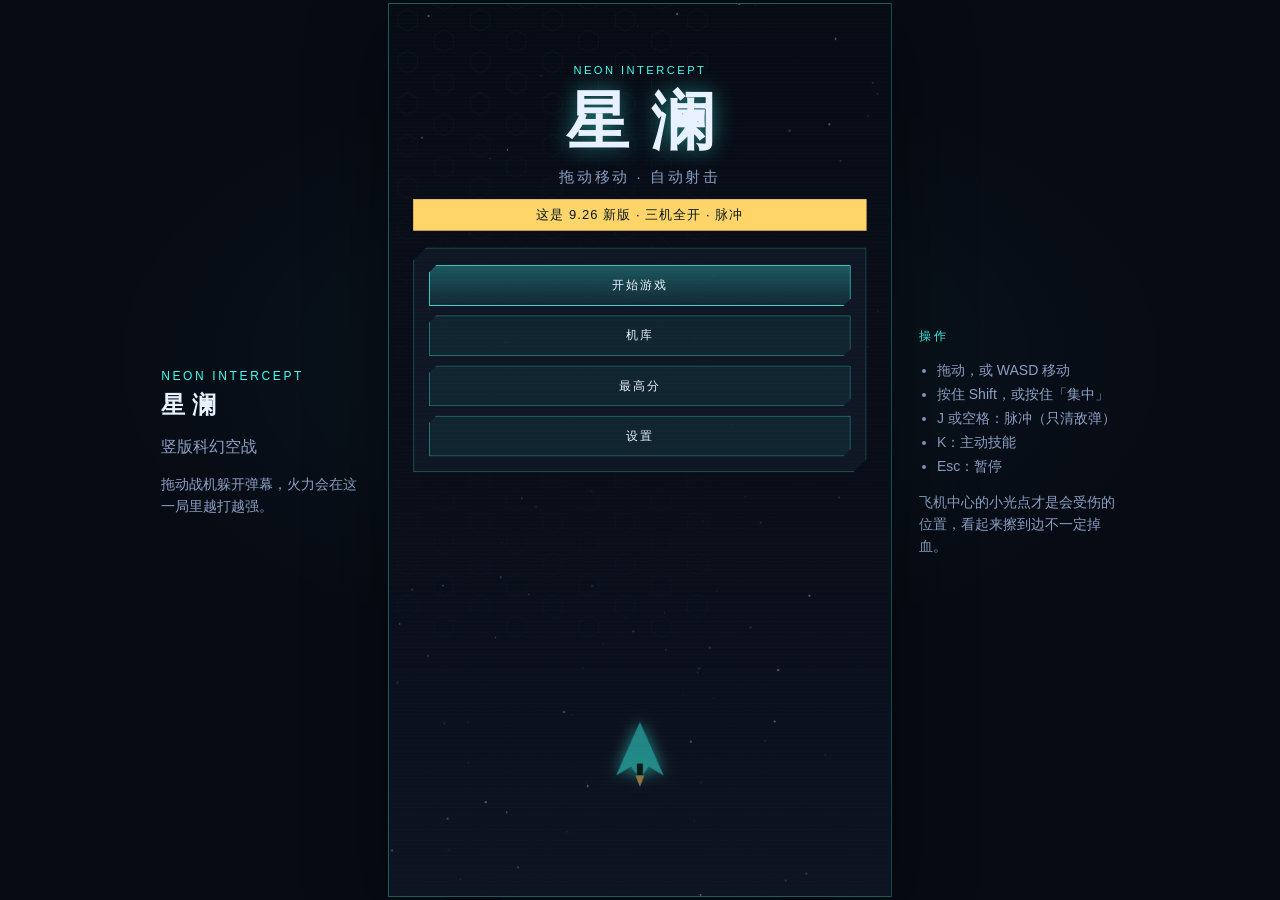
==== commit 367d1116: "Start with two wingmen and three early upgrades" ====
--- a/index.html
+++ b/index.html
@@ -1,182 +1,182 @@
-<!DOCTYPE html>
-<html lang="zh-CN">
-<head>
-<meta charset="UTF-8">
-<meta name="viewport" content="width=device-width, initial-scale=1, maximum-scale=1, user-scalable=no">
-<title>星澜：霓虹截击</title>
-<meta http-equiv="Cache-Control" content="no-cache, no-store, must-revalidate">
-<link rel="stylesheet" href="css/style.css?v=20260926g">
-</head>
-<body>
-<div id="layout">
-  <aside id="side-left" class="side">
-    <div class="side-kicker">NEON INTERCEPT</div>
-    <h2>星澜</h2>
-    <p id="side-chapter">竖版科幻空战</p>
-    <p class="side-note">拖动战机躲开弹幕，火力会在这一局里越打越强。</p>
-  </aside>
-
-  <div id="frame">
-    <div id="stage">
-      <canvas id="cv" width="540" height="960"></canvas>
-
-      <div id="hud" class="hidden">
-        <div class="hud-top">
-          <button id="btn-pause" type="button">暂停</button>
-          <div class="hud-mid">
-            <div id="chapter-label">第 1 章</div>
-            <div id="bossbox" class="hidden">
-              <div id="bossname">Boss</div>
-              <div class="segs" id="segs"><span></span><span></span><span></span></div>
-            </div>
-          </div>
-          <div class="scorebox">
-            <div id="score">0</div>
-            <div id="combo"></div>
-          </div>
-        </div>
-        <div class="hp-row">
-          <div class="hp"><span id="hpbar"></span></div>
-          <div id="shields"></div>
-          <div id="lives"></div>
-        </div>
-        <div id="banner"></div>
-        <div id="weapon-lv">火力 Lv.1</div>
-        <div class="hud-bottom">
-          <button id="btn-bomb" type="button">脉冲 <b id="bomb-count">35%</b><span id="pulse-bar"><i id="pulse-fill"></i></span></button>
-          <button id="btn-focus" type="button">集中</button>
-          <button id="btn-skill" type="button"><span id="skill-name">技能</span><small id="skill-cd"></small></button>
-        </div>
-      </div>
-
-      <section id="screen-menu" class="screen">
-        <div class="titles">
-          <div class="kicker">NEON INTERCEPT</div>
-          <h1>星澜</h1>
-          <p class="lead">拖动移动 · 自动射击</p>
-          <p class="ver-badge">这是 9.26 新版 · 三机全开 · 脉冲</p>
-        </div>
-        <div class="panel menu-panel">
-          <button id="go-start" class="primary" type="button">开始游戏</button>
-          <button id="go-hangar" type="button">机库</button>
-          <button id="go-scores" type="button">最高分</button>
-          <button id="go-settings" type="button">设置</button>
-        </div>
-      </section>
-
-      <section id="screen-mode" class="screen hidden">
-        <div class="panel">
-          <div class="kicker">选择模式</div>
-          <button id="mode-campaign" class="mode-card" type="button">
-            <strong>闯关</strong>
-            <span>三章连打，每章一个大 Boss</span>
-            <em id="mode-clear">进度 0/3</em>
-          </button>
-          <button id="mode-endless" class="mode-card" type="button">
-            <strong>无尽</strong>
-            <span>活得越久，分数越高</span>
-            <em id="mode-best">最高分 0</em>
-          </button>
-          <button id="mode-back" class="ghost" type="button">返回</button>
-        </div>
-      </section>
-
-      <section id="screen-hangar" class="screen hidden">
-        <div class="panel hangar-panel">
-          <div class="kicker">机库</div>
-          <div class="hangar-nav">
-            <button id="ship-prev" type="button">◀</button>
-            <div>
-              <h2 id="ship-name">游隼</h2>
-              <p id="ship-lock" class="lock hidden">未解锁</p>
-            </div>
-            <button id="ship-next" type="button">▶</button>
-          </div>
-          <p id="ship-blurb"></p>
-          <p id="ship-skill"></p>
-          <p id="ship-unlock" class="hint"></p>
-          <button id="ship-go" class="primary" type="button">出击</button>
-          <button id="hangar-back" class="ghost" type="button">返回</button>
-        </div>
-      </section>
-
-      <section id="screen-scores" class="screen hidden">
-        <div class="panel">
-          <div class="kicker">本机纪录</div>
-          <h2>最高分</h2>
-          <h3>闯关</h3>
-          <ol id="list-campaign"></ol>
-          <h3>无尽</h3>
-          <ol id="list-endless"></ol>
-          <button id="scores-back" class="ghost" type="button">返回</button>
-        </div>
-      </section>
-
-      <section id="screen-settings" class="screen hidden">
-        <div class="panel">
-          <div class="kicker">设置</div>
-          <button id="toggle-sound" type="button">音效：开</button>
-          <button id="toggle-shake" type="button">震动：开</button>
-          <p class="hint">纪录和设置保存在这台电脑的浏览器里。</p>
-          <button id="settings-back" class="ghost" type="button">返回</button>
-        </div>
-      </section>
-
-      <section id="screen-levelup" class="screen hidden">
-        <div class="levelup-wrap">
-          <div class="kicker">波次完成</div>
-          <h2>选择强化</h2>
-          <p class="hint">只在本局生效 · 键盘 1 / 2 / 3</p>
-          <div id="cards"></div>
-        </div>
-      </section>
-
-      <section id="screen-pause" class="screen hidden">
-        <div class="panel">
-          <div class="kicker">已暂停</div>
-          <button id="resume" class="primary" type="button">继续</button>
-          <button id="restart" type="button">重新开始</button>
-          <button id="pause-menu" class="ghost" type="button">返回主菜单</button>
-        </div>
-      </section>
-
-      <section id="screen-result" class="screen hidden">
-        <div class="panel">
-          <div class="kicker" id="result-kicker">结算</div>
-          <h2 id="result-title">战斗结束</h2>
-          <div id="result-score">0</div>
-          <ul id="result-lines"></ul>
-          <p id="result-extra" class="hint"></p>
-          <button id="result-next" class="primary hidden" type="button">进入下一章</button>
-          <button id="result-again" class="primary" type="button">再来一局</button>
-          <button id="result-menu" class="ghost" type="button">返回主菜单</button>
-        </div>
-      </section>
-    </div>
-  </div>
-
-  <aside id="side-right" class="side">
-    <div class="side-kicker">操作</div>
-    <ul class="helps">
-      <li>拖动，或 WASD 移动</li>
-      <li>按住 Shift，或按住「集中」</li>
-      <li>J 或空格：脉冲（只清敌弹）</li>
-      <li>K：主动技能</li>
-      <li>Esc：暂停</li>
-    </ul>
-    <p class="side-note">飞机中心的小光点才是会受伤的位置，看起来擦到边不一定掉血。</p>
-  </aside>
-</div>
-<script src="js/config.js?v=20260926g"></script>
-<script src="js/storage.js?v=20260926g"></script>
-<script src="js/audio.js?v=20260926g"></script>
-<script src="js/input.js?v=20260926g"></script>
-<script src="js/entities.js?v=20260926g"></script>
-<script src="js/player.js?v=20260926g"></script>
-<script src="js/upgrades.js?v=20260926g"></script>
-<script src="js/waves.js?v=20260926g"></script>
-<script src="js/bosses.js?v=20260926g"></script>
-<script src="js/render.js?v=20260926g"></script>
-<script src="js/game.js?v=20260926g"></script>
-</body>
-</html>
+<!DOCTYPE html>
+<html lang="zh-CN">
+<head>
+<meta charset="UTF-8">
+<meta name="viewport" content="width=device-width, initial-scale=1, maximum-scale=1, user-scalable=no">
+<title>星澜：霓虹截击</title>
+<meta http-equiv="Cache-Control" content="no-cache, no-store, must-revalidate">
+<link rel="stylesheet" href="css/style.css?v=20260926h">
+</head>
+<body>
+<div id="layout">
+  <aside id="side-left" class="side">
+    <div class="side-kicker">NEON INTERCEPT</div>
+    <h2>星澜</h2>
+    <p id="side-chapter">竖版科幻空战</p>
+    <p class="side-note">拖动战机躲开弹幕，火力会在这一局里越打越强。</p>
+  </aside>
+
+  <div id="frame">
+    <div id="stage">
+      <canvas id="cv" width="540" height="960"></canvas>
+
+      <div id="hud" class="hidden">
+        <div class="hud-top">
+          <button id="btn-pause" type="button">暂停</button>
+          <div class="hud-mid">
+            <div id="chapter-label">第 1 章</div>
+            <div id="bossbox" class="hidden">
+              <div id="bossname">Boss</div>
+              <div class="segs" id="segs"><span></span><span></span><span></span></div>
+            </div>
+          </div>
+          <div class="scorebox">
+            <div id="score">0</div>
+            <div id="combo"></div>
+          </div>
+        </div>
+        <div class="hp-row">
+          <div class="hp"><span id="hpbar"></span></div>
+          <div id="shields"></div>
+          <div id="lives"></div>
+        </div>
+        <div id="banner"></div>
+        <div id="weapon-lv">火力 Lv.1</div>
+        <div class="hud-bottom">
+          <button id="btn-bomb" type="button">脉冲 <b id="bomb-count">35%</b><span id="pulse-bar"><i id="pulse-fill"></i></span></button>
+          <button id="btn-focus" type="button">集中</button>
+          <button id="btn-skill" type="button"><span id="skill-name">技能</span><small id="skill-cd"></small></button>
+        </div>
+      </div>
+
+      <section id="screen-menu" class="screen">
+        <div class="titles">
+          <div class="kicker">NEON INTERCEPT</div>
+          <h1>星澜</h1>
+          <p class="lead">拖动移动 · 自动射击</p>
+          <p class="ver-badge">这是 9.26 新版 · 三机全开 · 脉冲</p>
+        </div>
+        <div class="panel menu-panel">
+          <button id="go-start" class="primary" type="button">开始游戏</button>
+          <button id="go-hangar" type="button">机库</button>
+          <button id="go-scores" type="button">最高分</button>
+          <button id="go-settings" type="button">设置</button>
+        </div>
+      </section>
+
+      <section id="screen-mode" class="screen hidden">
+        <div class="panel">
+          <div class="kicker">选择模式</div>
+          <button id="mode-campaign" class="mode-card" type="button">
+            <strong>闯关</strong>
+            <span>三章连打，每章一个大 Boss</span>
+            <em id="mode-clear">进度 0/3</em>
+          </button>
+          <button id="mode-endless" class="mode-card" type="button">
+            <strong>无尽</strong>
+            <span>活得越久，分数越高</span>
+            <em id="mode-best">最高分 0</em>
+          </button>
+          <button id="mode-back" class="ghost" type="button">返回</button>
+        </div>
+      </section>
+
+      <section id="screen-hangar" class="screen hidden">
+        <div class="panel hangar-panel">
+          <div class="kicker">机库</div>
+          <div class="hangar-nav">
+            <button id="ship-prev" type="button">◀</button>
+            <div>
+              <h2 id="ship-name">游隼</h2>
+              <p id="ship-lock" class="lock hidden">未解锁</p>
+            </div>
+            <button id="ship-next" type="button">▶</button>
+          </div>
+          <p id="ship-blurb"></p>
+          <p id="ship-skill"></p>
+          <p id="ship-unlock" class="hint"></p>
+          <button id="ship-go" class="primary" type="button">出击</button>
+          <button id="hangar-back" class="ghost" type="button">返回</button>
+        </div>
+      </section>
+
+      <section id="screen-scores" class="screen hidden">
+        <div class="panel">
+          <div class="kicker">本机纪录</div>
+          <h2>最高分</h2>
+          <h3>闯关</h3>
+          <ol id="list-campaign"></ol>
+          <h3>无尽</h3>
+          <ol id="list-endless"></ol>
+          <button id="scores-back" class="ghost" type="button">返回</button>
+        </div>
+      </section>
+
+      <section id="screen-settings" class="screen hidden">
+        <div class="panel">
+          <div class="kicker">设置</div>
+          <button id="toggle-sound" type="button">音效：开</button>
+          <button id="toggle-shake" type="button">震动：开</button>
+          <p class="hint">纪录和设置保存在这台电脑的浏览器里。</p>
+          <button id="settings-back" class="ghost" type="button">返回</button>
+        </div>
+      </section>
+
+      <section id="screen-levelup" class="screen hidden">
+        <div class="levelup-wrap">
+          <div class="kicker">波次完成</div>
+          <h2>选择强化</h2>
+          <p class="hint">只在本局生效 · 键盘 1 / 2 / 3</p>
+          <div id="cards"></div>
+        </div>
+      </section>
+
+      <section id="screen-pause" class="screen hidden">
+        <div class="panel">
+          <div class="kicker">已暂停</div>
+          <button id="resume" class="primary" type="button">继续</button>
+          <button id="restart" type="button">重新开始</button>
+          <button id="pause-menu" class="ghost" type="button">返回主菜单</button>
+        </div>
+      </section>
+
+      <section id="screen-result" class="screen hidden">
+        <div class="panel">
+          <div class="kicker" id="result-kicker">结算</div>
+          <h2 id="result-title">战斗结束</h2>
+          <div id="result-score">0</div>
+          <ul id="result-lines"></ul>
+          <p id="result-extra" class="hint"></p>
+          <button id="result-next" class="primary hidden" type="button">进入下一章</button>
+          <button id="result-again" class="primary" type="button">再来一局</button>
+          <button id="result-menu" class="ghost" type="button">返回主菜单</button>
+        </div>
+      </section>
+    </div>
+  </div>
+
+  <aside id="side-right" class="side">
+    <div class="side-kicker">操作</div>
+    <ul class="helps">
+      <li>拖动，或 WASD 移动</li>
+      <li>按住 Shift，或按住「集中」</li>
+      <li>J 或空格：脉冲（只清敌弹）</li>
+      <li>K：主动技能</li>
+      <li>Esc：暂停</li>
+    </ul>
+    <p class="side-note">飞机中心的小光点才是会受伤的位置，看起来擦到边不一定掉血。</p>
+  </aside>
+</div>
+<script src="js/config.js?v=20260926h"></script>
+<script src="js/storage.js?v=20260926h"></script>
+<script src="js/audio.js?v=20260926h"></script>
+<script src="js/input.js?v=20260926h"></script>
+<script src="js/entities.js?v=20260926h"></script>
+<script src="js/player.js?v=20260926h"></script>
+<script src="js/upgrades.js?v=20260926h"></script>
+<script src="js/waves.js?v=20260926h"></script>
+<script src="js/bosses.js?v=20260926h"></script>
+<script src="js/render.js?v=20260926h"></script>
+<script src="js/game.js?v=20260926h"></script>
+</body>
+</html>
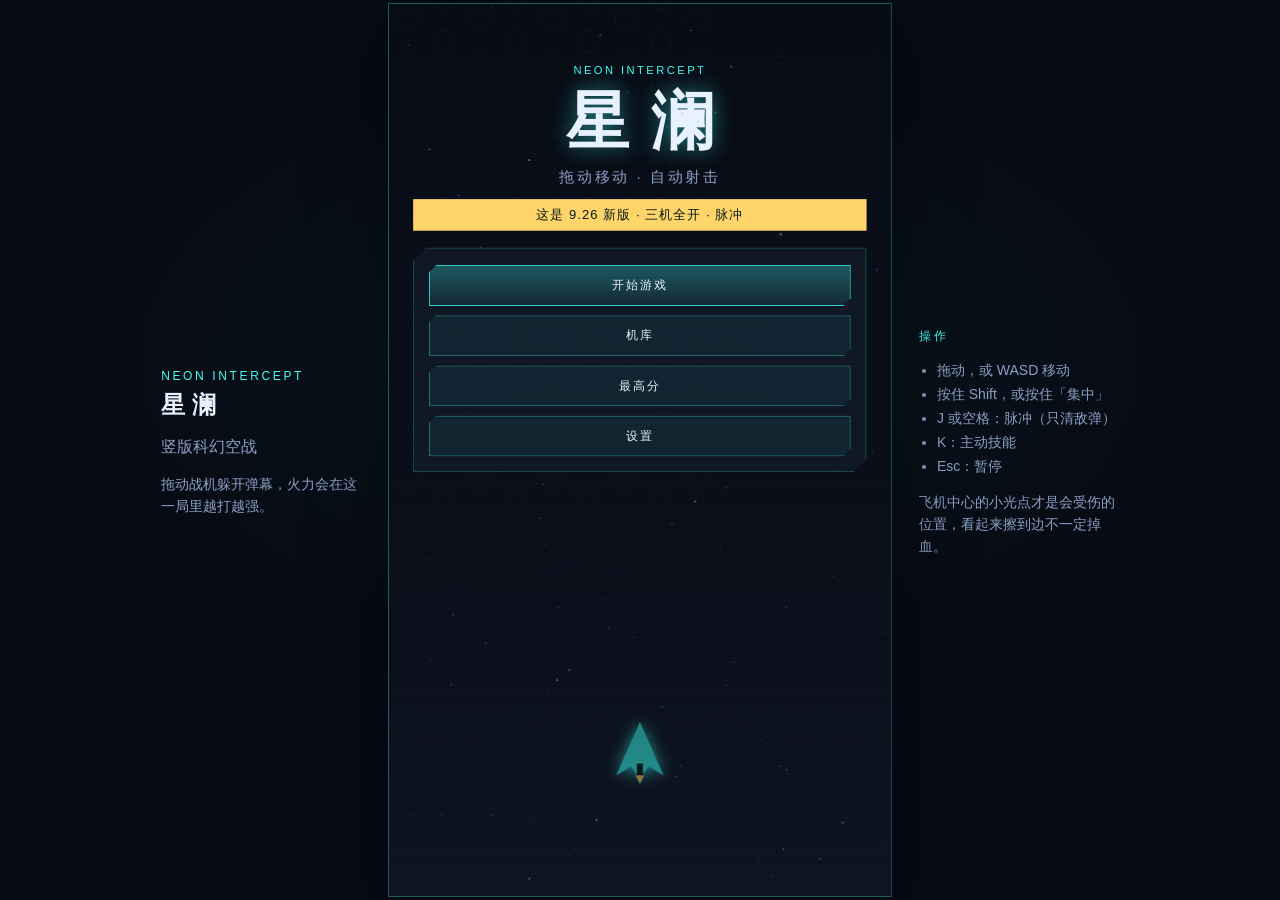
==== commit 00427958: "Drop two wingmen pickups in the first minute" ====
--- a/index.html
+++ b/index.html
@@ -5,7 +5,7 @@
 <meta name="viewport" content="width=device-width, initial-scale=1, maximum-scale=1, user-scalable=no">
 <title>星澜：霓虹截击</title>
 <meta http-equiv="Cache-Control" content="no-cache, no-store, must-revalidate">
-<link rel="stylesheet" href="css/style.css?v=20260926h">
+<link rel="stylesheet" href="css/style.css?v=20260926i">
 </head>
 <body>
 <div id="layout">
@@ -167,16 +167,16 @@
     <p class="side-note">飞机中心的小光点才是会受伤的位置，看起来擦到边不一定掉血。</p>
   </aside>
 </div>
-<script src="js/config.js?v=20260926h"></script>
-<script src="js/storage.js?v=20260926h"></script>
-<script src="js/audio.js?v=20260926h"></script>
-<script src="js/input.js?v=20260926h"></script>
-<script src="js/entities.js?v=20260926h"></script>
-<script src="js/player.js?v=20260926h"></script>
-<script src="js/upgrades.js?v=20260926h"></script>
-<script src="js/waves.js?v=20260926h"></script>
-<script src="js/bosses.js?v=20260926h"></script>
-<script src="js/render.js?v=20260926h"></script>
-<script src="js/game.js?v=20260926h"></script>
+<script src="js/config.js?v=20260926i"></script>
+<script src="js/storage.js?v=20260926i"></script>
+<script src="js/audio.js?v=20260926i"></script>
+<script src="js/input.js?v=20260926i"></script>
+<script src="js/entities.js?v=20260926i"></script>
+<script src="js/player.js?v=20260926i"></script>
+<script src="js/upgrades.js?v=20260926i"></script>
+<script src="js/waves.js?v=20260926i"></script>
+<script src="js/bosses.js?v=20260926i"></script>
+<script src="js/render.js?v=20260926i"></script>
+<script src="js/game.js?v=20260926i"></script>
 </body>
 </html>
